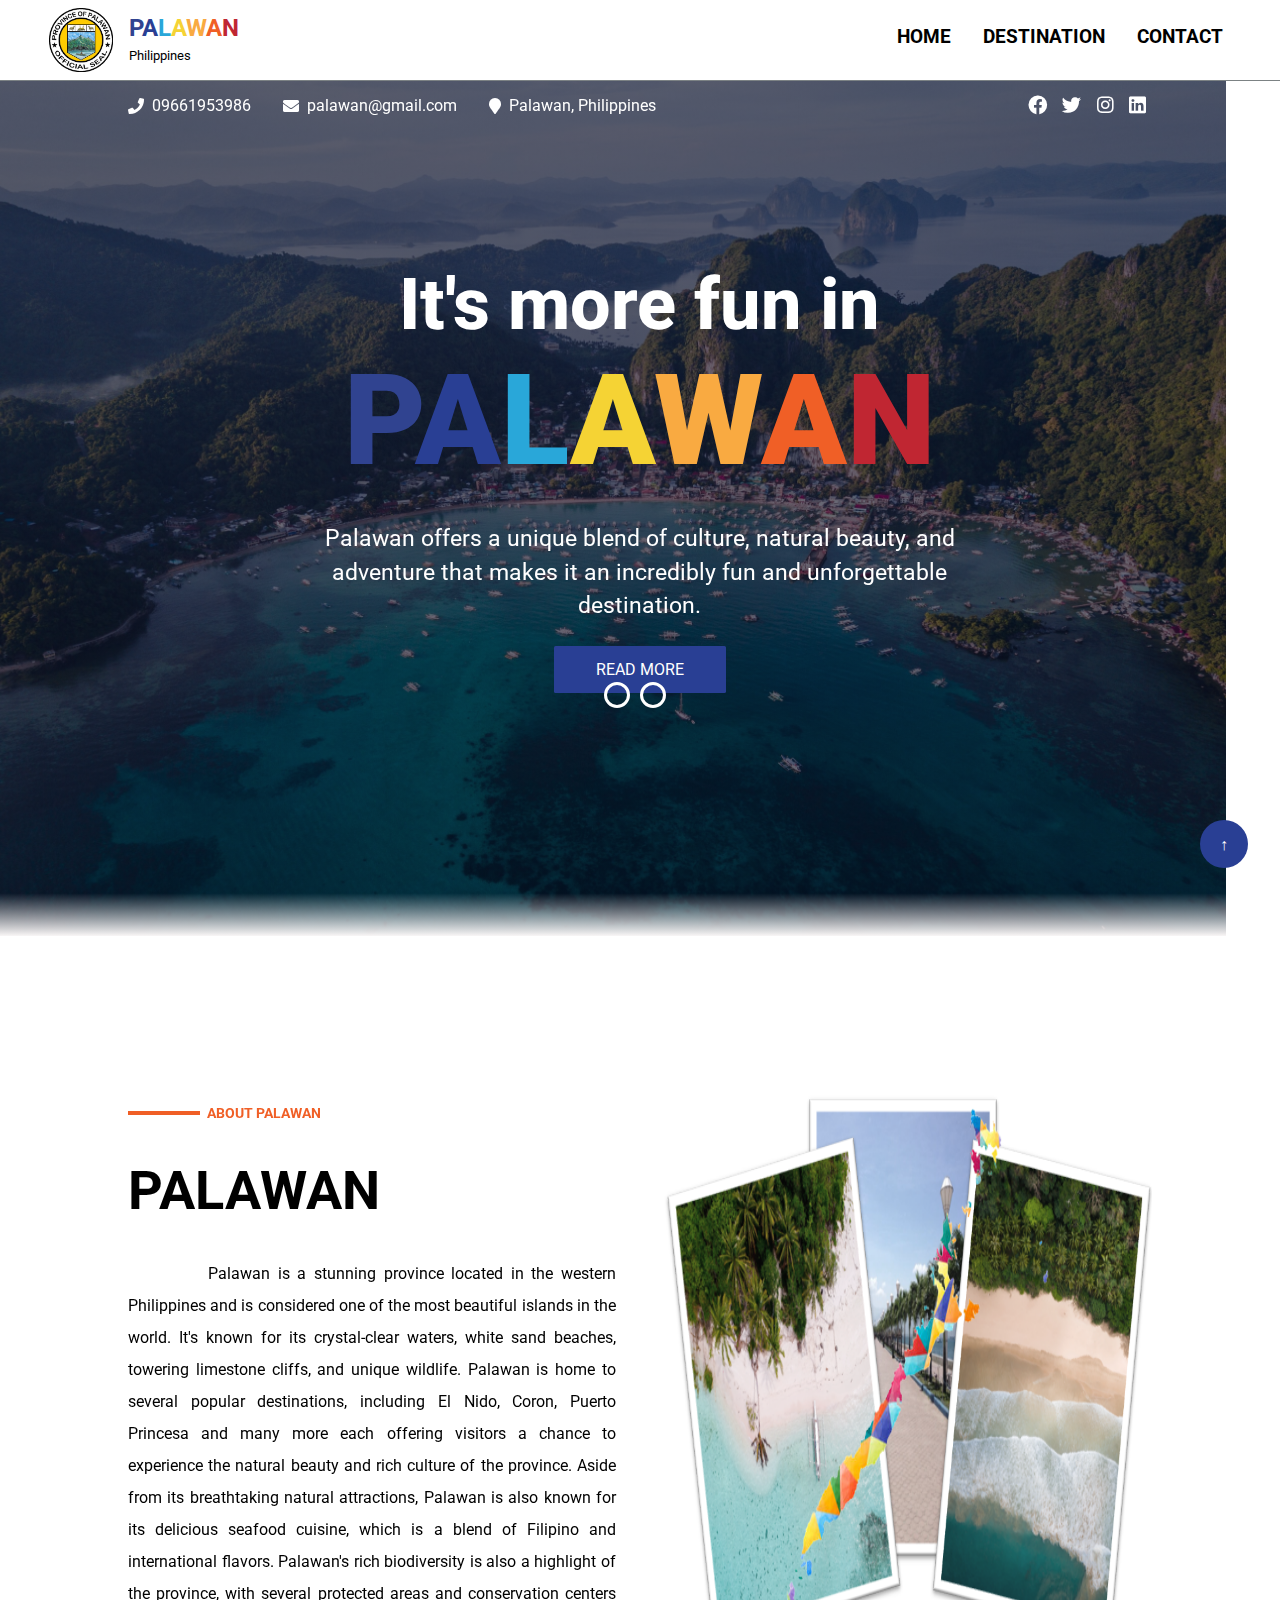
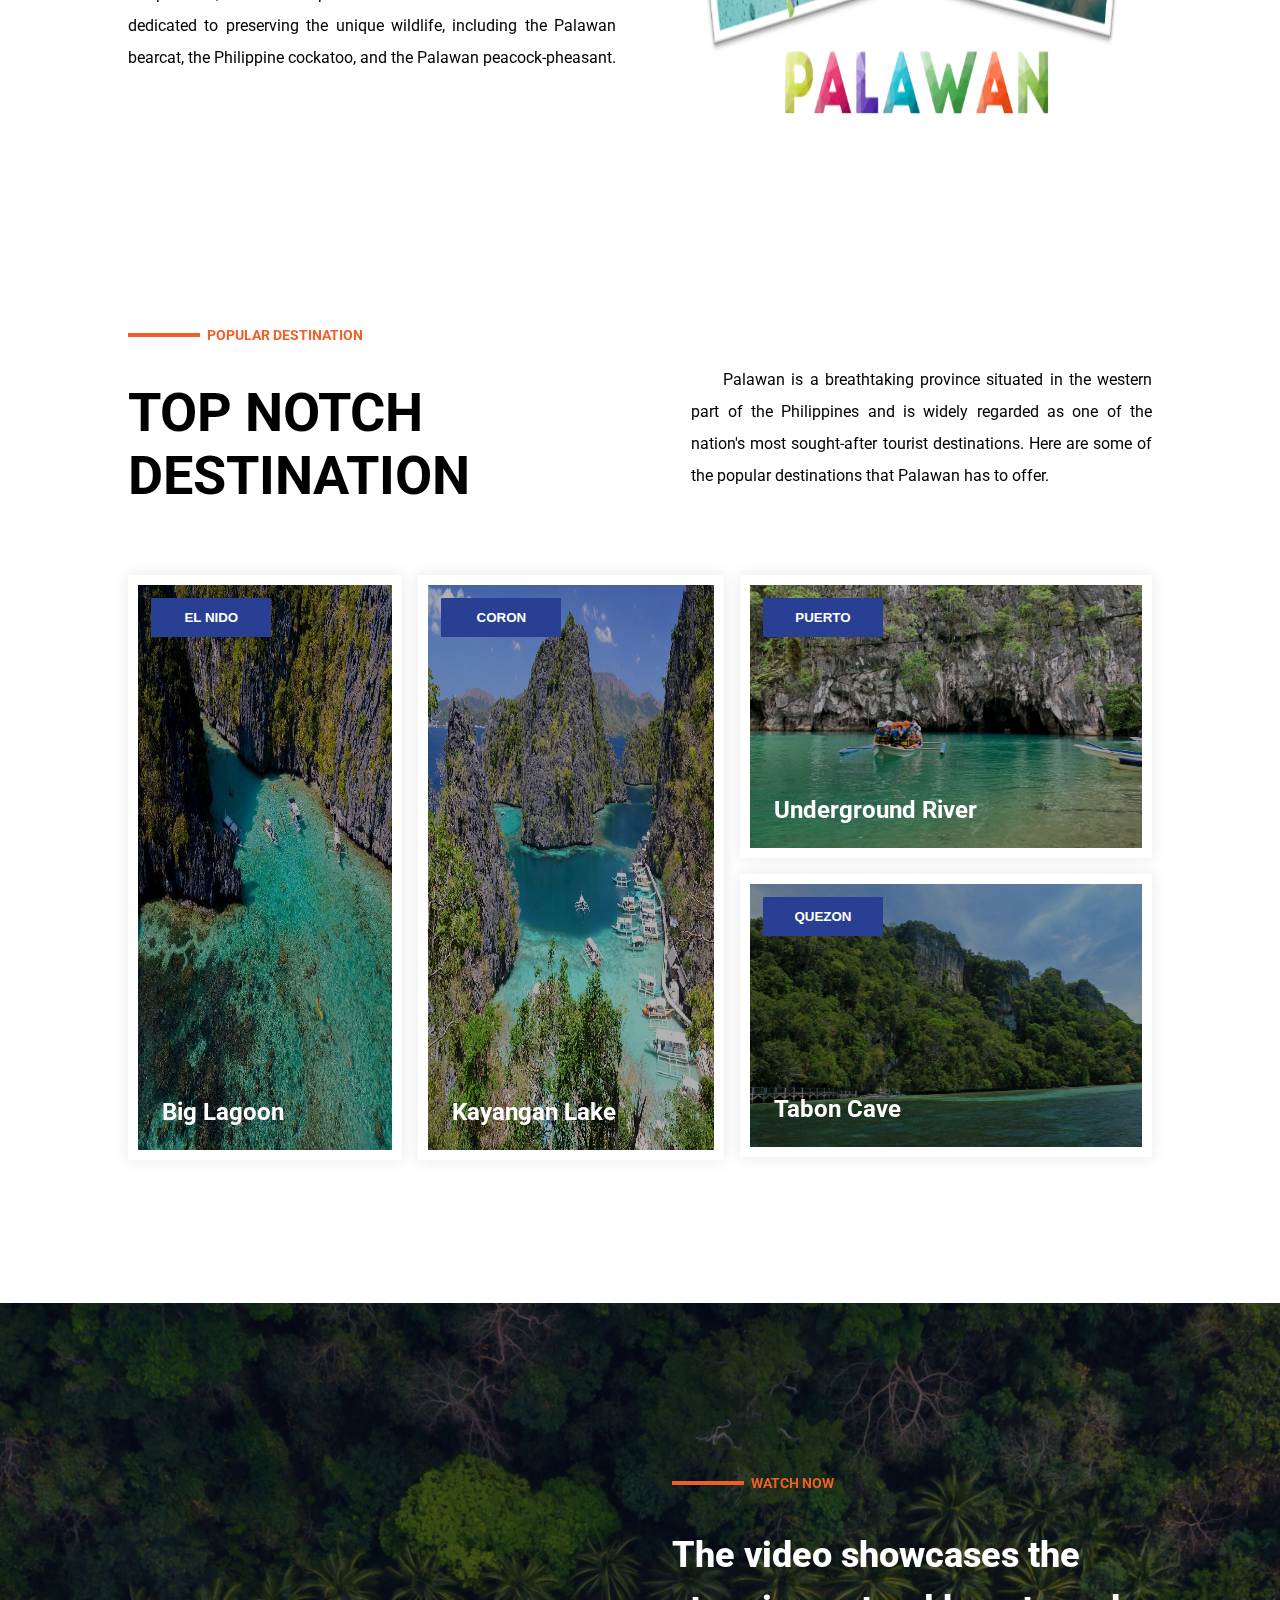
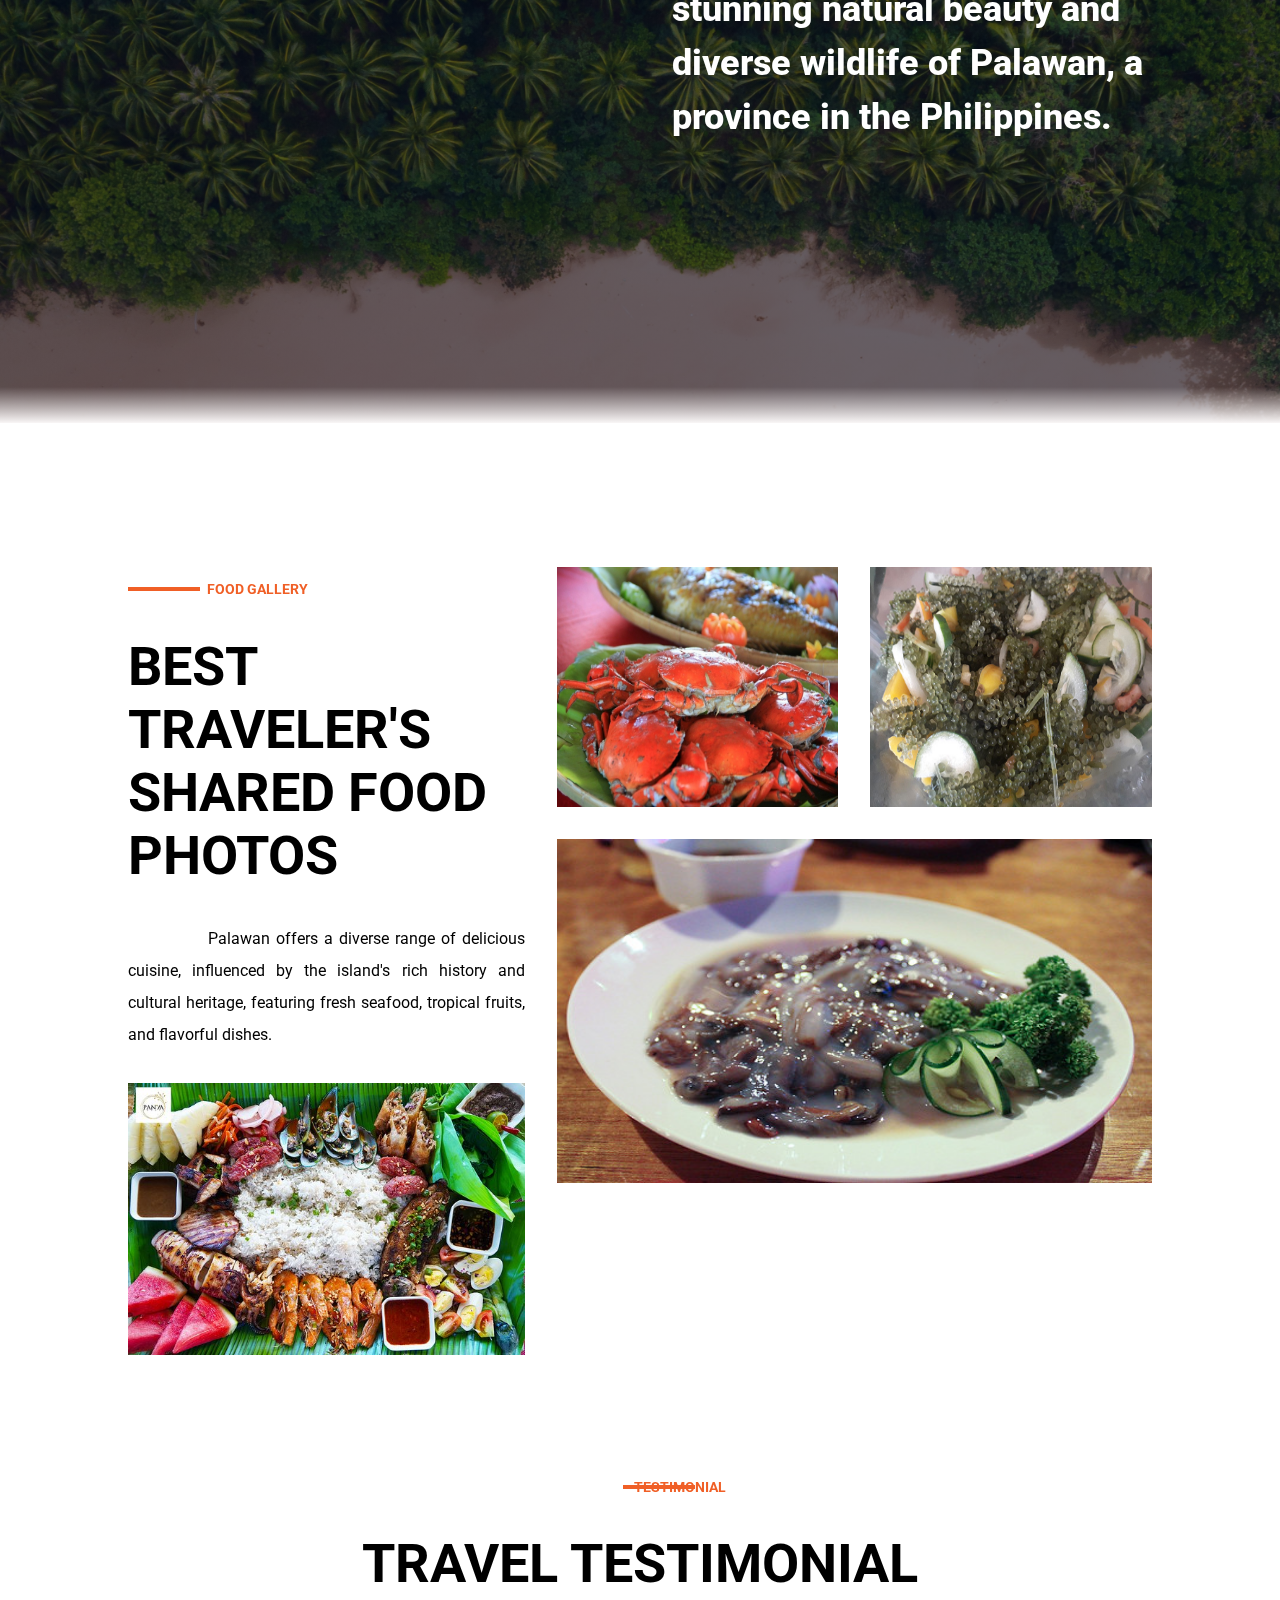
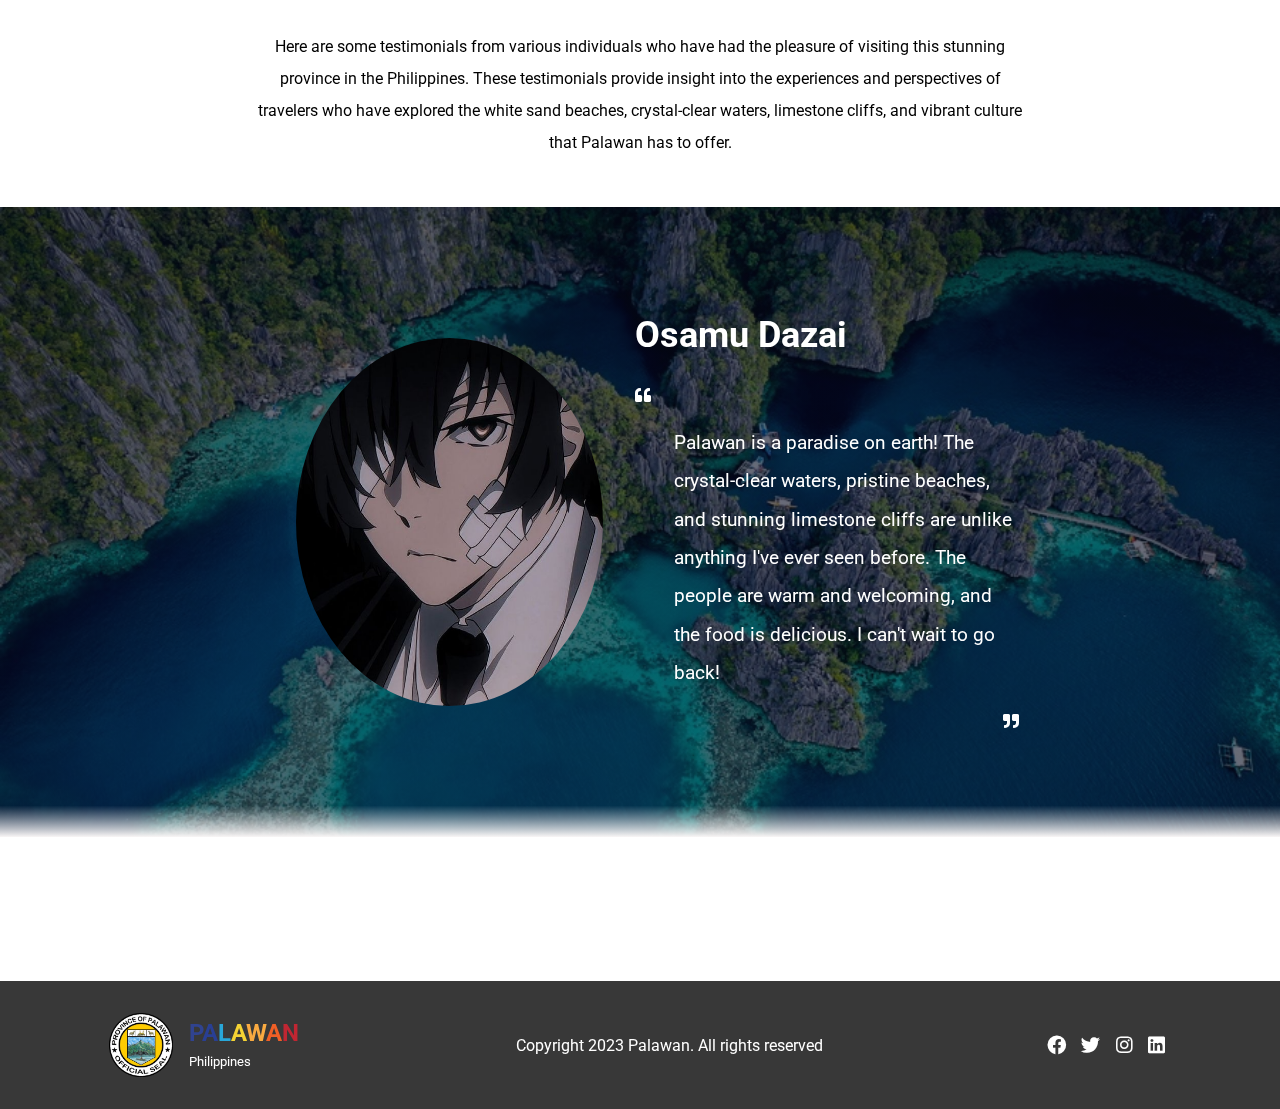
==== index.html @ ad448dfb "added midterm project" ====
<!DOCTYPE html>
<html lang="en">
<head>
    <meta charset="UTF-8">
    <meta http-equiv="X-UA-Compatible" content="IE=edge">
    <meta name="viewport" content="width=device-width, initial-scale=1.0">
    <link rel="stylesheet" href="./style.css">
    <link rel="stylesheet" href="https://use.fontawesome.com/releases/v5.0.7/css/all.css">
    <link rel="preconnect" href="https://fonts.gstatic.com" crossorigin>
    <link href="https://fonts.googleapis.com/css2?family=Roboto:wght@300;400;500;900&display=swap" rel="stylesheet">
    <link rel="icon" type="image/x-icon" href="./image/seal_palawan.png">
    <title>It's more fun in the Philippines</title>
</head>
<body id="back-to-top">
    <!-- <div class="bg-image">
    </div> -->
    <div class="top-header">
        <div class="logo">
            <div class="logo-icon">
                <a href="index.html"><img src="./image//seal_palawan.png" alt="palawan logo"></a>
            </div>
            <div class="logo-text">
                <a href="index.html">
                    <h2 class="palawan"><span>P</span><span>A</span><span>L</span><span>A</span><span>W</span><span>A</span><span>N</span></h2>
                </a>
                <small>Philippines</small>
            </div>
        </div>
        <ul>
            <li><a href="index.html">HOME</a></li>
            <li><a href="destination.html">DESTINATION</a></li>
            <li><a href="contact.html">CONTACT</a></li>
        </ul>
    </div>
    <div class="bottom-header">
        <div class="top-info">
            <a href="#">
                <div class="icons-info">
                    <i class="fa fa-phone"></i>
                    <p>09661953986</p>
                </div>
            </a>
            <a href="#">
                <div class="icons-info">
                    <i class="fa fa-envelope"></i>
                    <p>palawan@gmail.com</p>
                </div>
            </a>
            <div class="icons-info">
                <i class="fa fa-map-marker"></i>
                <p>Palawan, Philippines</p>
            </div>

        </div>
        <div class="social-accounts">
            <a href="#"><i class="fab fa-facebook"></i></a>
            <a href="#"><i class="fab fa-twitter"></i></a>
            <a href="#"><i class="fab fa-instagram"></i></a>
            <a href="#"><i class="fab fa-linkedin"></i></a>
        </div>
    </div>
    <a href="#back-to-top">
        <div class="jump-icon">
           <p>
               &#8593
           </p>
        </div>
    </a>
    <div class="container">
        <input type="radio" name="slide" id="c1" checked>
        <input type="radio" name="slide" id="c2">
        <div class="content1">
            <div class="title">
                <h1>It's more fun in</h1>
                    <h1 class="palawan">
                        <span>P</span><span>A</span><span>L</span><span>A</span><span>W</span><span>A</span><span>N</span>
                </h1>
            </div>
            <div class="title-description">
                <p>Palawan offers a unique blend of culture, natural beauty, and adventure that makes it an incredibly fun and unforgettable destination.</p>
            </div>
            <div class="btn">READ MORE</div>
        </div>
        <div class="content2">
            <div class="title">
                <h1>Explore every places in</h1>
                    <h1 class="palawan">
                        <span>P</span><span>A</span><span>L</span><span>A</span><span>W</span><span>A</span><span>N</span>
                </h1>
            </div>
            <div class="title-description">
                <p>Expolore the enchanting allure of Palawan, where every corner is a picturesque postcard waiting to be captured and cherished forever.</p>
            </div>
            <div class="btn">READ MORE</div>
        </div>
    </div>
    <div class="dots">
        <label for="c1"></label>
        <label for="c2"></label>
    </div>
    <div class="second-container">
        <div class="about-palawan">
            <div class="about-text-top">
                <div class="text-line">
                    <p>ABOUT PALAWAN</p>
                </div>
                <h1>PALAWAN</h1>
            </div>
            <div class="about-palawan-content">
                <p>
                    Palawan is a stunning province located in the western Philippines and is considered one of the most beautiful islands in the world. 
                    It's known for its crystal-clear waters, white sand beaches, towering limestone cliffs, and unique wildlife.
                    Palawan is home to several popular destinations, including El Nido, Coron, Puerto Princesa and many more
                    each offering visitors a chance to experience the natural beauty and rich culture of the province.
                    Aside from its breathtaking natural attractions, Palawan is also known for its delicious seafood cuisine, which is a blend of Filipino and international flavors.
                    Palawan's rich biodiversity is also a highlight of the province, with several protected areas and conservation centers dedicated to preserving the unique wildlife, 
                    including the Palawan bearcat, the Philippine cockatoo, and the Palawan peacock-pheasant.
                </p>
            </div>
        </div>
        <div class="about-palawan-img">
            <img src="./image/palawan-about.png" alt="">
        </div>
    </div>
    <div class="third-container">
        <div class="popular-destination">
            <div class="popular-text-top">
                <div class="popular-text-left">
                    <div class="text-line">
                        <p>POPULAR DESTINATION</p>
                    </div>
                    <h1>TOP NOTCH DESTINATION</h1>
                </div>
                <div class="popular-text-right">
                    Palawan is a breathtaking province situated in the western part of the Philippines and is 
                    widely regarded as one of the nation's most sought-after tourist destinations. 
                    Here are some of the popular destinations that Palawan has to offer.
                </div>
            </div>
            <div>
                <div class="popular-places">
                    <div class="popular-places-left">
                        <div class="palawan-place">
                            <div class="img-shadow"></div>
                            <div class="palawan-place-img">
                                <img src="./image/big-lagoon.png" alt="Big Lagoon">
                            </div>
                            <button class="btn">
                                EL NIDO
                            </button>
                            <p class="place">Big Lagoon</p>
                        </div>
                        <div class="palawan-place">
                            <div class="img-shadow"></div>
                            <div class="palawan-place-img">
                                <img src="./image/kayangan-lake.png" alt="Kayangan Lake">
                            </div>
                            <button class="btn">
                                CORON
                            </button>
                            <p class="place">Kayangan Lake</p>
                        </div>
                    </div>
                    <div class="popular-places-right">
                        <div class="palawan-place">
                            <div class="img-shadow"></div>
                            <div class="palawan-place-img">
                                <img src="./image/pic2.png" alt="underground River">
                            </div>
                            <button class="btn">
                                PUERTO
                            </button>
                            <p class="place">Underground River</p>
                        </div>
                        <div class="palawan-place">
                            <div class="img-shadow"></div>
                            <div class="palawan-place-img">
                                <img src="./image/tabon-cave.png" alt="">
                            </div>
                            <button class="btn">
                                QUEZON
                            </button>
                            <p class="place">Tabon Cave</p>
                        </div>
                    </div>
                </div>
            </div>
        </div>
    </div>
    <div class="forth-container">
        <div class="forth-container-background"></div>
        <div class="forth-container-content">
            <div class="forth-content-left">
                <iframe width="600" height="400" src="https://www.youtube.com/embed/bmHrdsNvsYY" 
                title="Palawan" frameborder="0" allow="accelerometer; autoplay; clipboard-write; encrypted-media; gyroscope; picture-in-picture" allowfullscreen>
                </iframe>
            </div>
            <div class="forth-content-right">
                <div class="text-line">
                    <p>WATCH NOW</p>
                </div>
                <div class="forth-right-content">
                    <p>
                        The video showcases the stunning natural beauty and diverse wildlife of Palawan, 
                        a province in the Philippines.
                    </p>
                </div>
            </div>
        </div>
    </div>
    <div class="fifth-container">
        <div class="fifth-container-content">
            <div class="fifth-content-left">
                <div class="fifth-container-top ">
                    <div class="text-line">
                        <p>FOOD GALLERY</p>
                    </div>
                    <h1>BEST TRAVELER'S SHARED FOOD PHOTOS</h1>
                </div>
                <div class="fifth-left-content">
                    <p>Palawan offers a diverse range of delicious cuisine, influenced by the island's rich history and cultural heritage, 
                        featuring fresh seafood, tropical fruits, and flavorful dishes.
                    </p>
                </div>
                <div class="fifth-left-image">
                    <img src="./image/palawan-food1.png" alt="food">
                </div>
            </div>
            <div class="fifth-content-right">
                <div class="fifth-right-top-image">
                    <div class="fifth-top-image">
                        <img src="./image/palawan-food12.png" alt="crab">
                    </div>
                    <div class="fifth-top-image">
                        <img src="./image/palawan-food3.png" alt="sea weed">
                    </div>
                </div>
                <div class="fifth-right-image">
                    <img src="./image/palawan-food4.png" alt="tamilok">
                </div>
            </div>
        </div>
    </div>
    <div class="testimonial">
        <div class="text-line">
            <p>TESTIMONIAL</p>
        </div>
        <h1>
            TRAVEL TESTIMONIAL
        </h1>
        <div class="testimonial-description">
            <p>Here are some testimonials from various individuals who have had the pleasure of visiting this stunning province in the Philippines. 
                These testimonials provide insight into the experiences and perspectives of travelers who have explored the white sand beaches, 
                crystal-clear waters, limestone cliffs, and vibrant culture that Palawan has to offer.
            </p>
            </div>
    </div>
    <div class="sixth-container">
        <div class="sixth-container-background"></div>
        <figure>
            <div class="sixth-container-content">
                <div class="sixth-content">
                    <div class="sixth-content-left">
                        <div class="sixth-content-left-img">
                            <img src="./image/dazai.png" alt="John Doe">
                        </div>
                    </div>
                    <div class="sixth-content-right">
                        <h2>Osamu Dazai</h2>
                        <i class="fa fa-quote-left"></i>
                        <p>
                            Palawan is a paradise on earth! The crystal-clear waters, pristine beaches, and stunning limestone cliffs are unlike anything I've ever seen before. 
                            The people are warm and welcoming, and the food is delicious. I can't wait to go back!
                        </p>
                        <div class="quote-right">
                            <i class="fa fa-quote-right"></i>
                        </div>
                    </div>
                </div>
            </div>
            <div class="sixth-container-content">
                <div class="sixth-content">
                    <div class="sixth-content-left">
                        <div class="sixth-content-left-img">
                            <img src="./image/luffy1.png" alt="John Doe">
                        </div>
                    </div>
                    <div class="sixth-content-right">
                        <h2>Monkey D. Luffy</h2>
                        <i class="fa fa-quote-left"></i>
                        <p>
                            Traveling in Palawan was a dream come true. 
                            The natural beauty of the islands and the marine life is simply breathtaking. 
                            I enjoyed trying out the local cuisine and learning about the traditions and history of the region. 
                            It was an experience that I will always cherish.
                        </p>
                        <div class="quote-right">
                            <i class="fa fa-quote-right"></i>
                        </div>
                    </div>
                </div>
            </div>
            <div class="sixth-container-content">
                <div class="sixth-content">
                    <div class="sixth-content-left">
                        <div class="sixth-content-left-img">
                            <img src="./image/anya.png" alt="John Doe">
                        </div>
                    </div>
                    <div class="sixth-content-right">
                        <h2>Anya Forger</h2>
                        <i class="fa fa-quote-left"></i>
                        <p>
                            Palawan is a hidden gem in the Philippines. 
                            The beauty of the islands is unmatched, and the waters are so clear that you can see the fish swimming beneath you. 
                            The beaches are clean, and the sand is so fine that it feels like powder. 
                            I highly recommend visiting Palawan!
                        </p>
                        <div class="quote-right">
                            <i class="fa fa-quote-right"></i>
                        </div>
                    </div>
                </div>
            </div>
            <div class="sixth-container-content">
                <div class="sixth-content">
                    <div class="sixth-content-left">
                        <div class="sixth-content-left-img">
                            <img src="./image/hinata.png" alt="John Doe">
                        </div>
                    </div>
                    <div class="sixth-content-right">
                        <h2>Hinata Shoyo</h2>
                        <i class="fa fa-quote-left"></i>
                        <p>
                            Palawan is the perfect destination for adventure seekers. 
                            The island hopping tours, scuba diving, and hiking are just some of the activities that you can do here. 
                            The landscape is so diverse, from the jagged limestone cliffs to the lush forests. 
                            I left Palawan feeling energized and rejuvenated
                        </p>
                        <div class="quote-right">
                            <i class="fa fa-quote-right"></i>
                        </div>
                    </div>
                </div>
            </div>
            <div class="sixth-container-content">
                <div class="sixth-content">
                    <div class="sixth-content-left">
                        <div class="sixth-content-left-img">
                            <img src="./image/dazai.png" alt="John Doe">
                        </div>
                    </div>
                    <div class="sixth-content-right">
                        <h2>Osamu Dazai</h2>
                        <i class="fa fa-quote-left"></i>
                        <p>
                            Palawan is a paradise on earth! The crystal-clear waters, pristine beaches, and stunning limestone cliffs are unlike anything I've ever seen before. 
                            The people are warm and welcoming, and the food is delicious. I can't wait to go back!
                        </p>
                        <div class="quote-right">
                            <i class="fa fa-quote-right"></i>
                        </div>
                    </div>
                </div>
            </div>
        </figure>
    </div>
    <footer>
        <div class="footer-left">
            <div class="logo">
                <div class="logo-icon">
                    <a href="index.html"><img src="./image//seal_palawan.png" alt="palawan logo"></a>
                </div>
                <div class="logo-text">
                    <a href="index.html">
                        <h2 class="palawan"><span>P</span><span>A</span><span>L</span><span>A</span><span>W</span><span>A</span><span>N</span></h2>
                    </a>
                    <small>Philippines</small>
                </div>
            </div>

        </div>
        <div class="footer-center">
           <p>Copyright 2023 Palawan. All rights reserved</p>
        </div>
        <div class="footer-right">
            <div class="social-accounts">
                <a href="#"><i class="fab fa-facebook"></i></a>
                <a href="#"><i class="fab fa-twitter"></i></a>
                <a href="#"><i class="fab fa-instagram"></i></a>
                <a href="#"><i class="fab fa-linkedin"></i></a>
            </div>
        </div>
    </footer>

</body>
</html>
---- style.css ----
html{
    scroll-behavior: smooth;
}

body{
    margin: 0;
    padding: 0;
    box-sizing: border-box;
    font-family: 'Roboto', sans-serif;
    color: black;
    position: relative;
    overflow-x: hidden;
}

a{
    text-decoration: none;
    color: white;
}

.top-header {
    width: 100%;
    height: 5em;
    display: flex;
    align-items: center;
    justify-content: space-around;
    gap: 32em;
    position: fixed;
    z-index: 999;
    /* background: linear-gradient(rgba(4,9,30,0.4),rgba(4,9,30,0.8)); */
    border-bottom: 1px solid rgb(124, 130, 132);
    background-color: white;
    color: black;
}

.top-header ul{
    list-style: none;
    display: flex;
    gap: 1em;
}

.top-header ul li{
    margin: 0 .5em;
}

.top-header ul li a{
    font-size: 1.2rem;
    font-weight: bolder;
    color: black;
}

.top-header ul li a::after{
    content: '';
    width: 0;
    height: 4px;
    background-color: rgb(240, 95, 38);
    margin: auto;
    display: block;
    transition: 0.25s;
    margin-top: 3px;
}

.top-header ul li a:hover{
    color:rgba(0, 0, 0, 0.6);
}

.top-header ul li a:hover::after{
    width: 100%;
}

.logo{
    display: flex;
    align-items: center;
    gap: 1em;
}

.logo-text{
    line-height: .5em;
    margin-bottom: 1em;
}

.logo-icon{
    width: 4em;
    height:4em;
}

.logo-icon img{
    width: 100%;
    height: 100%;
}

.bottom-header{
    width: 80%;
    margin: 0 auto;  
    display: flex;
    align-items: center;
    justify-content: space-between;
    padding-top: 5em;
    color: white;
    position: relative;
    z-index: 2;
}

.top-info{
    display: flex;
    gap: 2em;
}

.icons-info{
    display: flex;
    align-items: center;
    gap: .5em;
    transition: 0.5s;
}

.social-accounts i{
    margin: 0 .3em;
    font-size: 1.2em;
    transition: 0.5s;
}

.bottom-header a:hover,
.social-accounts i:hover{
    color:rgba(241, 239, 238,0.7);
}

.jump-icon{
    width: 3em;
    height: 3em;
    background-color: #293F94;
    position: fixed;
    bottom: 2em;
    right: 2em;
    border-radius: 50%;
    display: flex;
    justify-content: center;
    align-items: center;
    z-index: 5;
    transition: 1s;
}


.jump-icon:hover{
    background-color: rgb(240, 95, 38);
}

.container {
    width: 80%;
    height: 80vh;
    margin: 0 auto;
    display: flex;
    justify-content: center;
    align-items: center;
    position: relative;
    color: white;
}

.content1, .content2{
    width: 70%;
    text-align: center;
    transition: 1s;
    position: absolute;
    margin-bottom: 3em;

}

.content1::before,
.content2::before{
    content: '';
    width: 100vw;
    height: 95vh;
    position: absolute;
    top: -10em;
    left: -21em;
    z-index: -1;

}

.content1::before{
    background: linear-gradient(to bottom, rgba(4,9,30,0.6) 95%, rgb(249, 246, 246) 100%), url('./image/bg.png') no-repeat center;
    background-size: cover;
}

.content2::before{
    background: linear-gradient(to bottom, rgba(4,9,30,0.6) 95%, rgb(249, 246, 246) 100%), url('./image/pic1.png') no-repeat center;
    background-size: cover;
}



.btn{
    margin: 0 auto;
    background-color: #293F94;
    padding: .9em;
    border-radius: .1em;
    cursor: pointer;
    width: 9em;
    transition: 0.5s;
    color: white;
    position: relative;
    z-index: 2;
}

.btn:hover{
    background-color: rgb(240, 95, 38);
}

.title{
    width: 100%;
    text-align: center;
    line-height: 2em;
}

.title h1{
    font-size: 8vmin;
    font-weight: 800;
    /* margin-top: 0; */
}

.title .palawan{
    font-weight: 900;
    font-size: 14vmin;
    /* text-shadow: 0px 0px 50px black; */
    /* text-indent: 1em; */
}

.palawan span:nth-child(1){
    color: #304390;
}
.palawan  span:nth-child(2){
    color: #293F94;
}

.palawan  span:nth-child(3){
    color: #29A7D9;
}

.palawan  span:nth-child(4){
    color: #F5D334;
}

.palawan  span:nth-child(5){
    color: #F9AA41;
}

.palawan  span:nth-child(6){
    color: #F05F26;
}

.palawan  span:nth-child(7){
    color: #C02632;
}

.title-description{
    font-size: 2.5vmin;
    line-height: 1.5em;
}

.container input[type="radio"]{
    display: none;
}

.dots {
    display: flex;
    justify-content: center;
    margin: 5px;
    position: absolute;
    top: 42em;
    right: 50%;
    transform: translateX(50%);
    z-index: 3;
}

.dots label {
    height: 20px;
    width: 20px;
    border-radius: 50%;
    border: 3px solid white;
    cursor: pointer;
    transform: 0.15s ease;
    margin: 5px;
}

.dots label:hover{
    background-color: rgb(240, 95, 38);
}

#c1:checked ~ .content2 {
    opacity: 0;
}

#c1:checked ~ .content1 {
    opacity: 1;
}

#c2:checked ~ .content1 {
    opacity: 0;
}

#c2:checked ~ .content2 {
    opacity: 1;
}

/* Second Container */
.second-container{
    width: 80%;
    margin: 0 auto;
    margin-top: 15em;
    display: flex;
    gap: 3em;
}

.about-palawan{
    width: 50%;
}

.about-text-top h1{
    font-size: 6vmin;
    font-weight: bolder;
}

.about-palawan-content {
    text-align: justify;
    text-indent: 5em;
    line-height: 2em;
}

.text-line{
    font-size: .9em;
    position: relative;
    color:rgb(240, 95, 38);
    font-weight: bold;
    padding-left: .5em;
}

.text-line p{
    text-indent: 5em;
}

.text-line::before{
    content: '';
    width: 5em;
    height: .3em;
    background-color: rgb(240, 95, 38);
    display: block;
    position: absolute;
    bottom: .5em;
    left: 0;
}

.about-palawan-img{
    width: 50%;
    height: 70vh;
    text-align: center;
}

.about-palawan-img img{
    width: 100%;
    height: 100%;
}

/* Third Container */

.third-container{
    height: 110vh;
    width: 80%;
    margin: 0 auto;
    margin-top: 12em;
}

.popular-destination{
    width: 100%;
}

.popular-text-top{
    width: 100%;
    display: flex;
    align-items: center;
    justify-content: space-between;
    margin-bottom: 2em;
}

.popular-text-left{
    width: 50%;
}


.popular-text-left h1{
    font-size: 6vmin;
    font-weight: bolder;
}

.popular-text-right{
    width: 45%;
    text-align: justify;
    text-indent: 2em;
    line-height: 2em;
}

.popular-places{
    width: 100%;
    height: 65vh;
    display: flex;
    gap: 1em;
}

.popular-places-left{
    width: 65%;
    display: flex;
    gap: 1em;
}

.palawan-place{
    position: relative;
    transition: .5s;
    border: 10px solid white;
    box-shadow: 0 0 15px rgba(36, 34, 34,0.1);
}

.img-shadow{
    position: absolute;
    width: 100%;
    height: 100%;
    background-color: black;
    opacity: 0.3;
    z-index: 2;
}

.palawan-place-img{
    width: 100%;
    height: 100%;

}

.palawan-place-img img{
    width: 100%;
    height: 100%;
}

.palawan-place:hover{
    transform: scale(1.01);
}

.palawan-place button{
    position: absolute;
    top: 1em;
    left: 1em;
    font-weight: bolder;
    border: none;
    z-index: 3;
}

.palawan-place p{
    position: absolute;
    bottom: 0em;
    left: 1em;
    color: white;
    font-weight: bold;
    font-size: 1.5rem;
    z-index: 3;
}

.popular-places-right{
    width: 45%;
    display: flex;
    flex-direction: column;
    gap: 1em;
}

.popular-places-right .palawan-place{
    height: 45%;
}

/* forth container */

.forth-container{
    width: 100%;
    height: 80vh; /* set the height of the container */
    position: relative;
    overflow: hidden;
    margin-bottom: 9em;
    display: flex;
    align-items: center;
  }
  
.forth-container-background {
    background: linear-gradient(to bottom, rgba(4,9,30,0.6) 95%, rgb(249, 246, 246) 100%), url('./image/pic3.png');
    background-size: cover;
    position: absolute;
    top: 0;
    left: 0;
    width: 100%;
    height: 100%;
    z-index: -1;
    /* add the following styles to create the parallax effect */
    transform: translate3d(0, 0, 0);
  }
  
.forth-container-content {
    position: relative;
    z-index: 1;
    width: 80%;
    margin:0 auto;
    display: flex;
    gap: 2em;
  }

.forth-content-left{
    width: 50%;
}

.forth-content-right{
    width: 50%;
    height: 20em;
}

.forth-right-content{
    font-size: 4vmin;
    color: white;
    font-weight: 800;
    line-height: 1.5em;
}

/* fifth container */

.fifth-container{
    width: 80%;
    height: 80vh;
    margin: 0 auto;
    margin-bottom: 9em;
}

.fifth-container-top h1{
    font-size: 6vmin;
}

.fifth-container-content{
    width: 100%;
    display: flex;
    gap: 2em;
}

.fifth-content-left{
    width: 40%;
}

.fifth-left-content{
    line-height: 2em;
    text-align: justify;
    text-indent: 5em;
}

.fifth-left-image{
    width: 100%;
    height: 17em;
    margin-top: 2em;
}

.fifth-left-image img{
    width: 100%;
    height: 100%;
}

.fifth-content-right{
    width: 60%;
}

.fifth-right-top-image{
    width: 100%;
    display: flex;
    gap: 2em;
}

.fifth-top-image{
    width: 50%;
    height: 15em;
    margin-bottom: 2em;
}


.fifth-right-image{
    width: 100%;
    height: 21.5em;
}


.fifth-top-image img,
.fifth-right-image img{
    width: 100%;
    height: 100%;
}

/* Sixth Container */

.sixth-container{
    width: 100%;
    height: 70vh; 
    position: relative;
    margin-bottom: 9em;
    display: flex;  
    align-items: center;
    color: white;
    /* overflow: hidden; */
}

.testimonial{
    width: 60%;
    margin: 0 auto;
    text-align: center;
    margin-top: 12em;
}

.testimonial h1{
    font-size: 6vmin;
}

.testimonial .text-line::before{
    left: 25.5em;
}

.testimonial .testimonial-description{
    line-height: 2em;
    margin-bottom: 3em;
}

.sixth-container figure {
    position: absolute;
    width: 500%; 
    display: flex;
    align-items: center;
    left: 0;
    animation:  20s slider infinite; 
}
  
.sixth-container-background {
    background: linear-gradient(to bottom, rgba(4,9,30,0.6) 95%, rgb(249, 246, 246) 100%), url('./image/coron1.png');
    background-size: cover;
    position: absolute;
    top: 0;
    left: 0;
    width: 100%;
    height: 100%;
    z-index: -1;
}

.sixth-container-content{
    width:100%;
}

.sixth-content{
    width: 60%;
    margin: 0 auto;
    display: flex;
    gap: 2em;
}

.sixth-content-left{
    width: 40%;
    display: flex;
    justify-content: center;
    align-items: center;
}

.sixth-content-left-img{
    width: 100%;
    height: 23em;
}

.sixth-content-left-img img{
    width: 100%;
    height: 100%;
    border-radius: 50%;
}

.sixth-content-right{
    width: 50%;
}

.sixth-content-right h2{
    font-size: 4vmin;
    margin-top: 0;
}


.sixth-content-right p{
    margin-left: 2em;
    line-height: 2em;
    font-size: 1.2rem;
}
.sixth-content-right .quote-right{
    width: 100%;
    text-align: right;
}

footer{
    width: 100%;
    height: 8em;
    background-color: rgb(56, 56, 56);
    display: flex;
    align-items: center;
    justify-content: space-around;
    color: white;
    margin-top: 9em;
}

  
/* animations */
@keyframes slider {
    0% {
      left: 0;
    }
    20% { /* changed from 33.33% to 20% */
      left: 0;
    }
    25% { /* changed from 33.33% to 20% */
      left: -100%;
    }
  
    45% { /* changed from 66.66% to 45% */
      left: -100%;
    }
  
    50% { /* changed from 66.66% to 45% */
      left: -200%;
    }
    
    70% { 
      left: -200%;
    }
  
    75% { 
      left: -300%;
    }
  
    95%{
      left: -300%;
    }
  
    100% { /* changed from 200% to 100% */
      left: -400%;
    }
  }
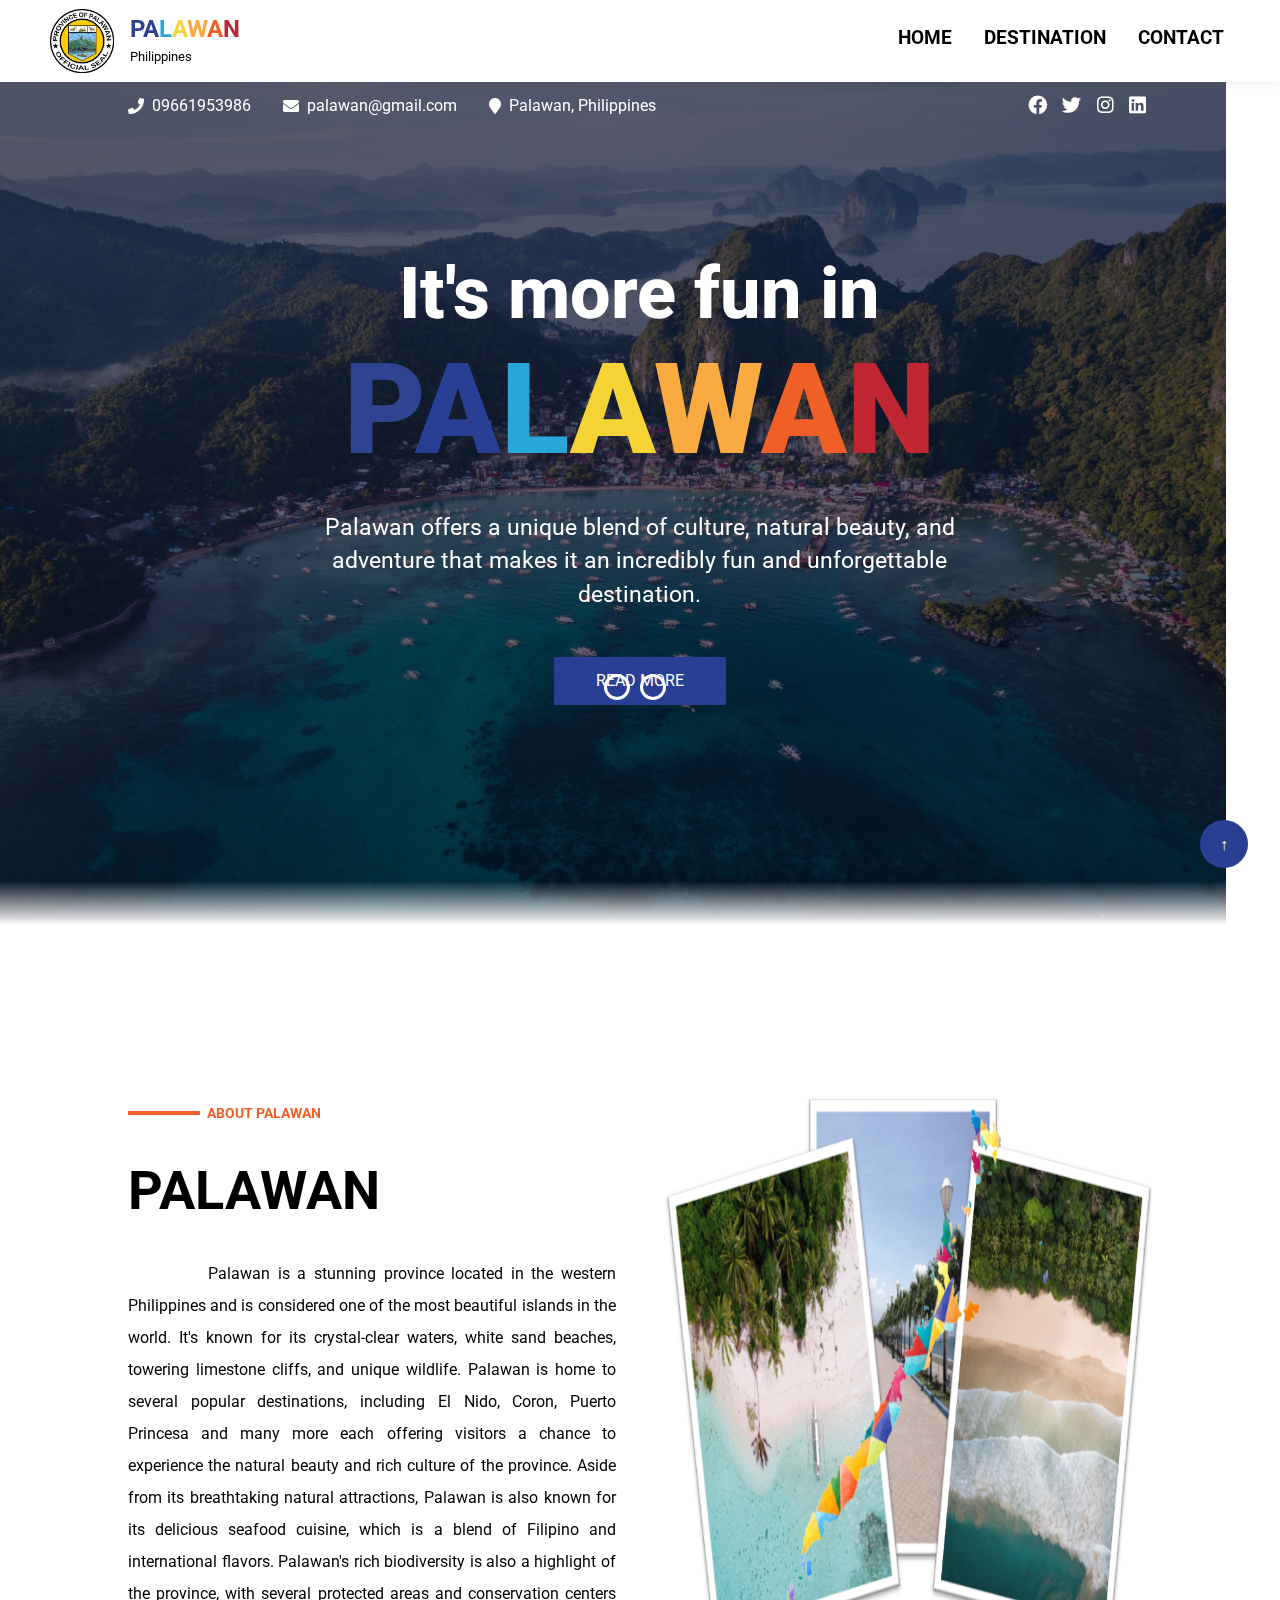
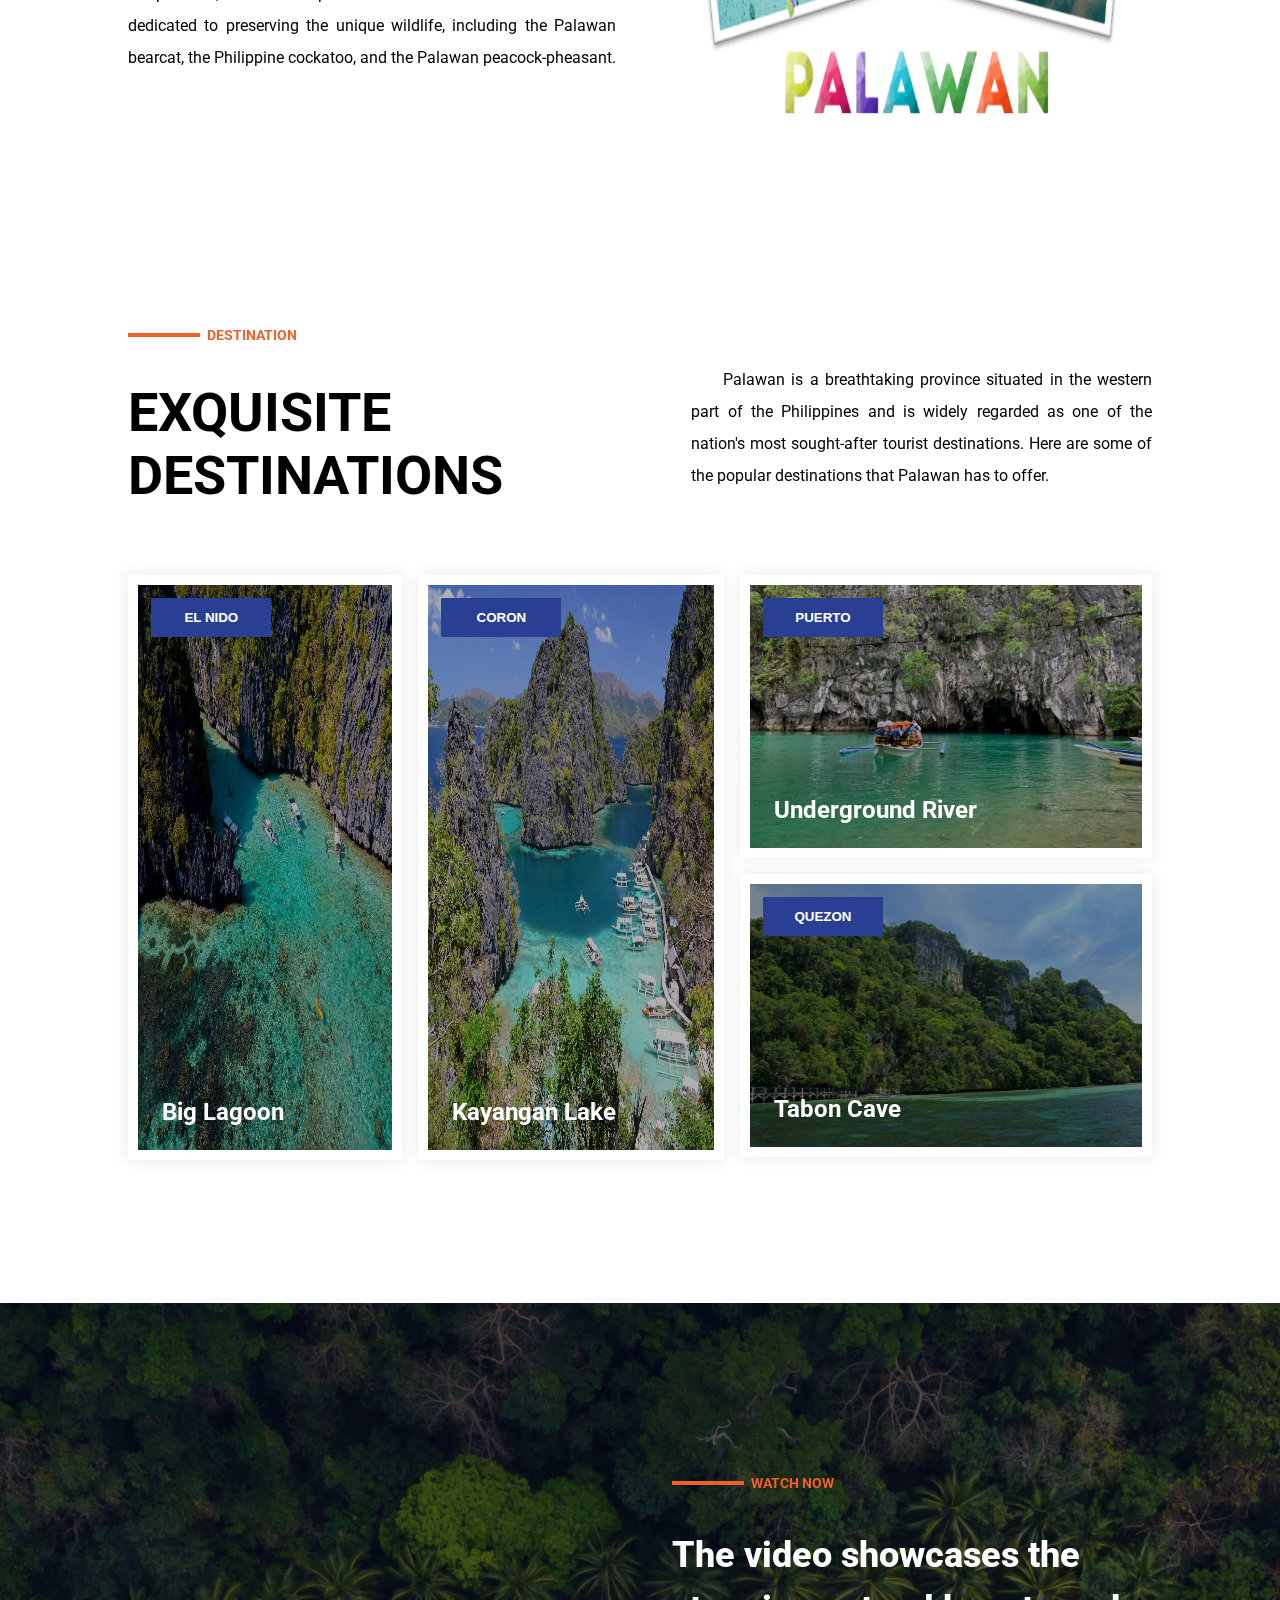
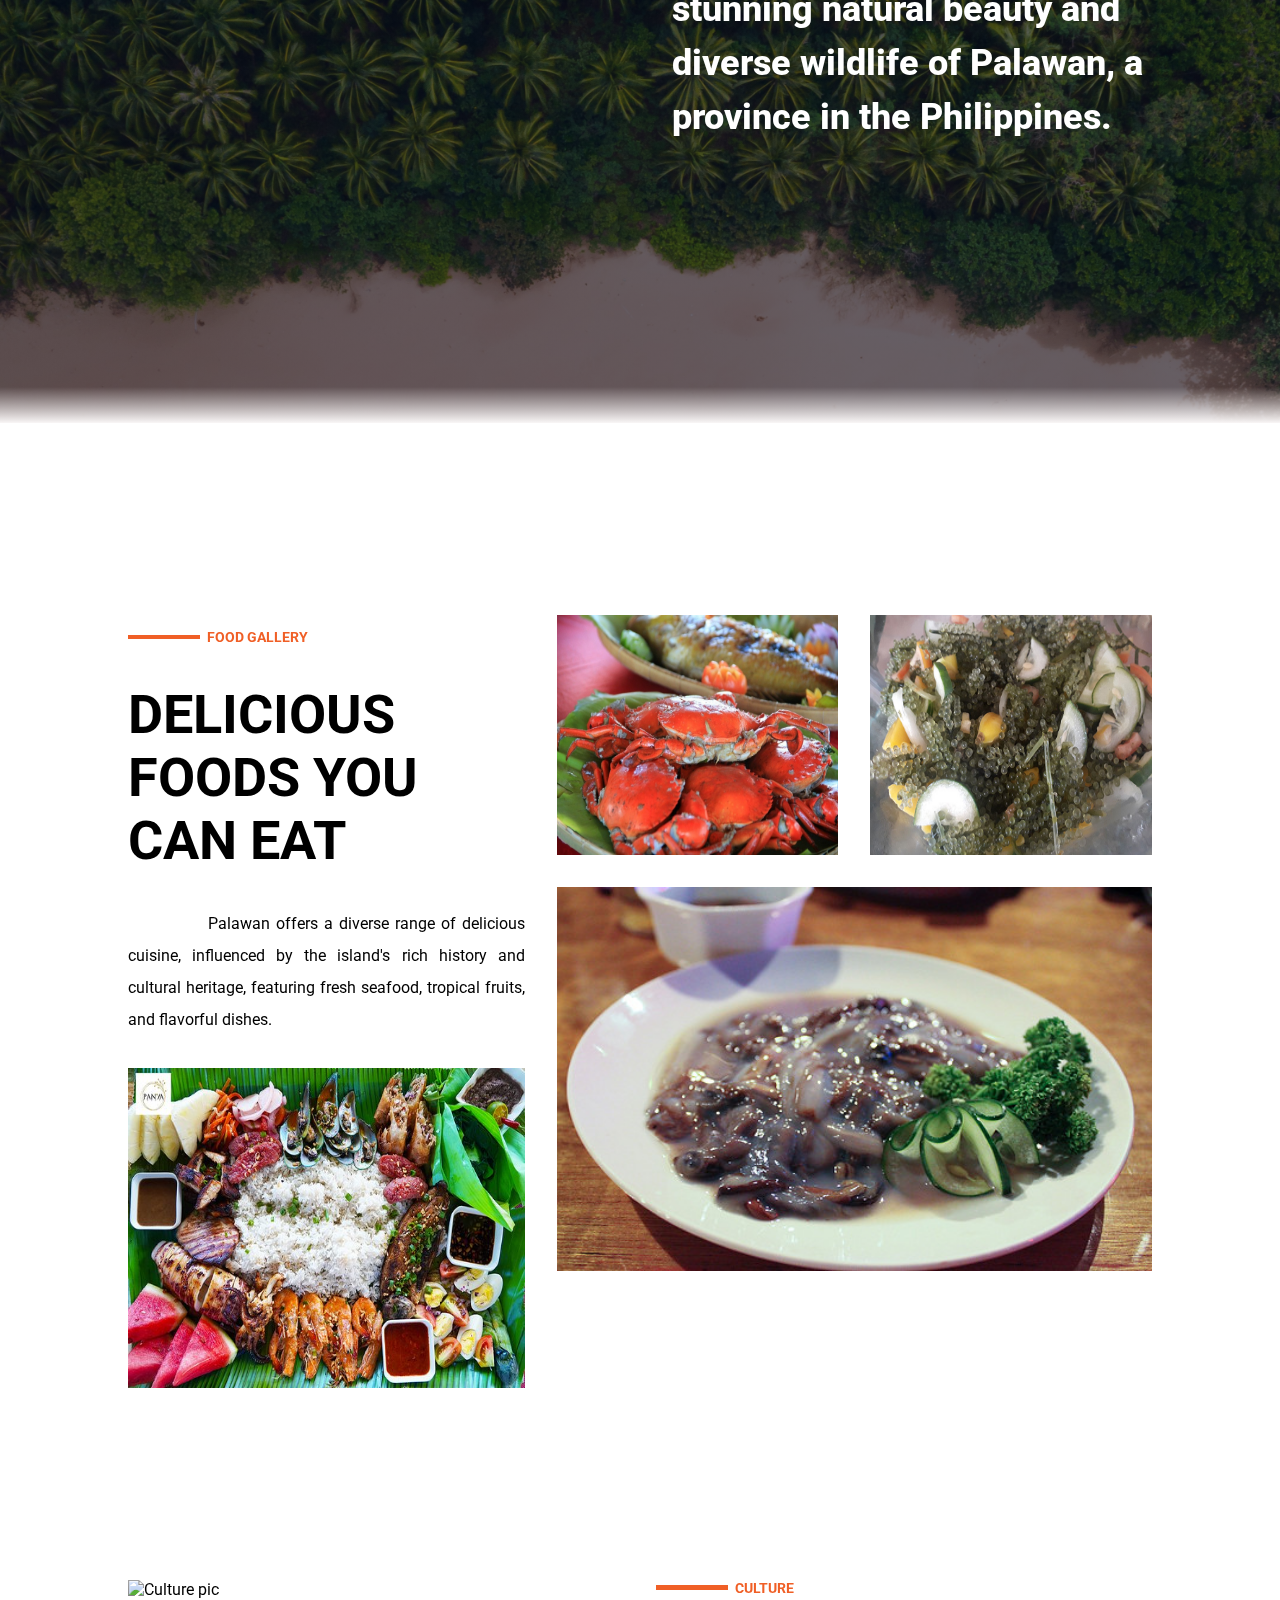
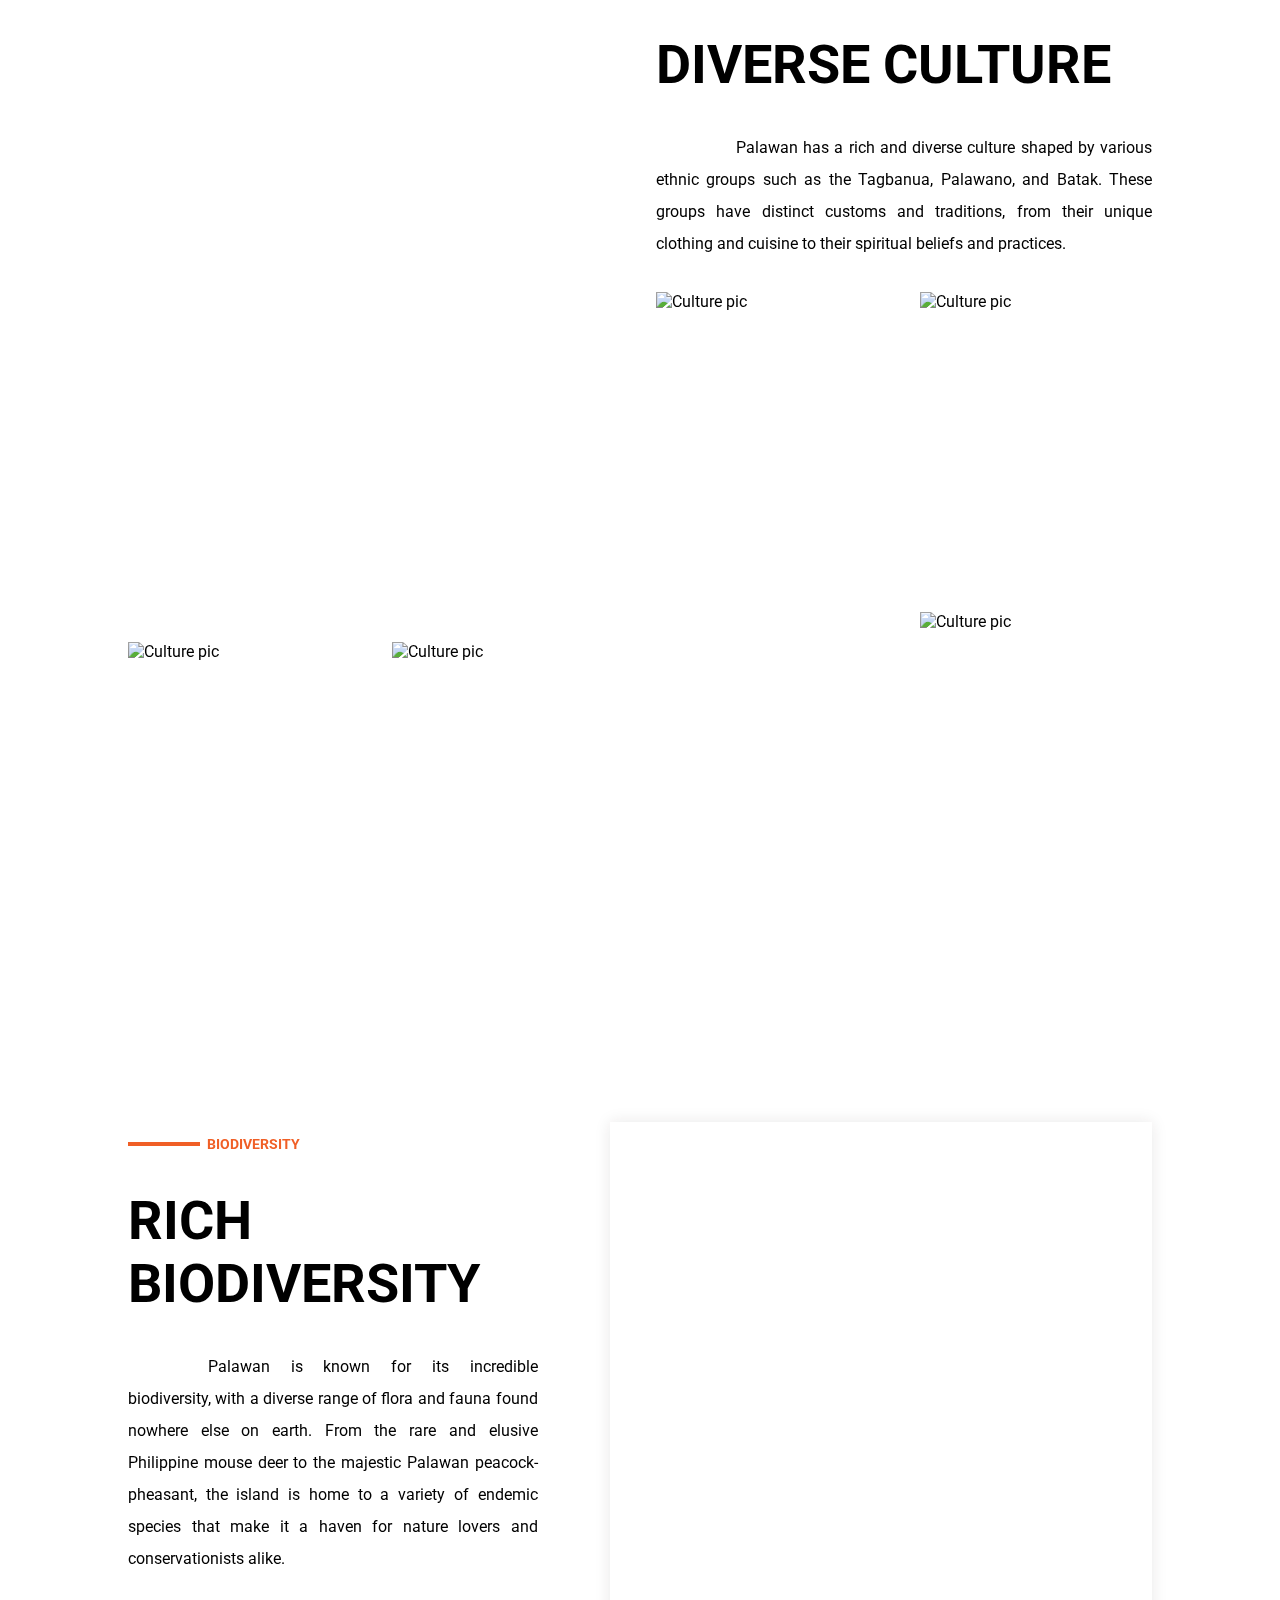
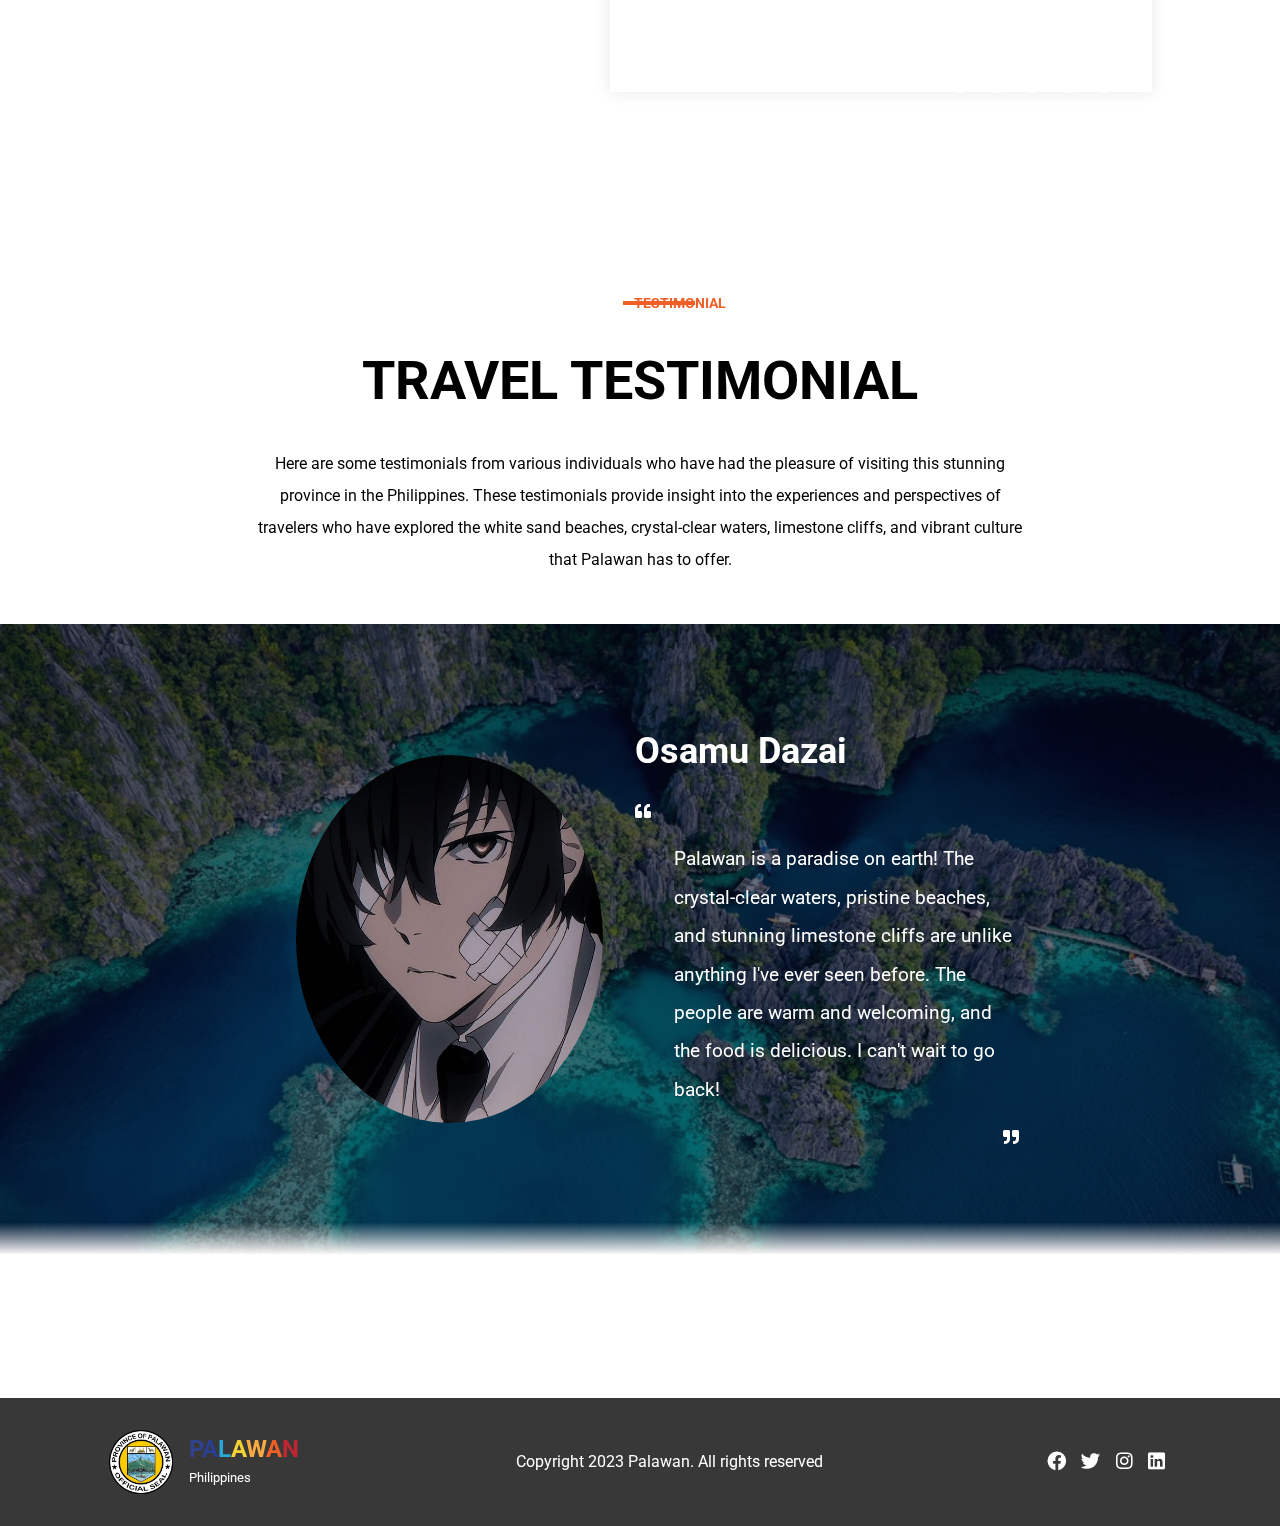
==== commit bfd74560: "Added bio and culture section" ====
--- a/index.html
+++ b/index.html
@@ -79,7 +79,9 @@
             <div class="title-description">
                 <p>Palawan offers a unique blend of culture, natural beauty, and adventure that makes it an incredibly fun and unforgettable destination.</p>
             </div>
-            <div class="btn">READ MORE</div>
+            <a href="#about-palawan">
+                <div class="btn">READ MORE</div>
+            </a>
         </div>
         <div class="content2">
             <div class="title">
@@ -91,14 +93,16 @@
             <div class="title-description">
                 <p>Expolore the enchanting allure of Palawan, where every corner is a picturesque postcard waiting to be captured and cherished forever.</p>
             </div>
-            <div class="btn">READ MORE</div>
+            <a href="#about-palawan">
+                <div class="btn">READ MORE</div>
+            </a>
         </div>
     </div>
     <div class="dots">
         <label for="c1"></label>
         <label for="c2"></label>
     </div>
-    <div class="second-container">
+    <div class="second-container" id="about-palawan">
         <div class="about-palawan">
             <div class="about-text-top">
                 <div class="text-line">
@@ -127,9 +131,9 @@
             <div class="popular-text-top">
                 <div class="popular-text-left">
                     <div class="text-line">
-                        <p>POPULAR DESTINATION</p>
-                    </div>
-                    <h1>TOP NOTCH DESTINATION</h1>
+                        <p>DESTINATION</p>
+                    </div>
+                    <h1>EXQUISITE DESTINATIONS</h1>
                 </div>
                 <div class="popular-text-right">
                     Palawan is a breathtaking province situated in the western part of the Philippines and is 
@@ -215,7 +219,7 @@
                     <div class="text-line">
                         <p>FOOD GALLERY</p>
                     </div>
-                    <h1>BEST TRAVELER'S SHARED FOOD PHOTOS</h1>
+                    <h1>DELICIOUS FOODS YOU CAN EAT</h1>
                 </div>
                 <div class="fifth-left-content">
                     <p>Palawan offers a diverse range of delicious cuisine, influenced by the island's rich history and cultural heritage, 
@@ -238,6 +242,86 @@
                 <div class="fifth-right-image">
                     <img src="./image/palawan-food4.png" alt="tamilok">
                 </div>
+            </div>
+        </div>
+    </div>
+    <div class="sixth-container">
+        <div class="sixth-container-content">
+            <div class="sixth-content-left">
+                <div class="sixth-left-img-top">
+                    <img src="./image/culture1.png" alt="Culture pic">
+                </div>
+                <div class="sixth-left-img-bottom">
+                    <div class="sixth-left-img">
+                        <img src="./image/culture2.png" alt="Culture pic">
+                    </div>
+                    <div class="sixth-left-img">
+                        <img src="./image/culture3.png" alt="Culture pic">
+                    </div>
+                </div>
+            </div>
+            <div class="sixth-content-right">
+                <div class="text-line">
+                    <p>CULTURE</p>
+                </div>
+                <h1>DIVERSE CULTURE</h1>
+                <div class="sixth-right-content">
+                    <p>
+                        Palawan has a rich and diverse culture shaped by various ethnic groups such as the Tagbanua, Palawano, and Batak. 
+                        These groups have distinct customs and traditions, from their unique clothing and cuisine to their spiritual beliefs and practices.
+                    </p>
+                </div>
+                <div class="sixth-right-content-img">
+                    <div class="sixth-right-img-left">
+                        <img src="./image/culture4.png" alt="Culture pic">
+                    </div>
+                    <div class="sixth-right-img-right">
+                        <div class="sixth-right-img">
+                            <img src="./image/culture5.png" alt="Culture pic">
+                        </div>
+                        <div class="sixth-right-img">
+                            <img src="./image/culture6.png" alt="Culture pic">
+                        </div>
+                    </div>
+                </div>
+            </div>
+        </div>
+    </div>
+    <div class="seventh-container">
+        <div class="seventh-container-content">
+            <div class="seventh-content-left">
+                <div class="text-line">
+                    <p>BIODIVERSITY</p>
+                </div>
+                <h1>RICH BIODIVERSITY</h1>
+                <div class="sixth-right-content">
+                    <p>
+                        Palawan is known for its incredible biodiversity, with a diverse range of flora and fauna found nowhere else on earth. 
+                        From the rare and elusive Philippine mouse deer to the majestic Palawan peacock-pheasant, the island is home to a variety of endemic species that make it a haven for nature lovers and conservationists alike.
+                    </p>
+                </div>
+            </div>
+            <input type="radio" name="bio-slide" id="bio1" checked>
+            <input type="radio" name="bio-slide" id="bio2">
+            <input type="radio" name="bio-slide" id="bio3">
+            <input type="radio" name="bio-slide" id="bio4">
+            <input type="radio" name="bio-slide" id="bio5">
+            <div class="seventh-content-right1">
+            </div>
+            <div class="seventh-content-right2">
+            </div>
+            <div class="seventh-content-right3">
+            </div>
+            <div class="seventh-content-right4">
+            </div>
+            <div class="seventh-content-right5">
+            </div>
+            <div class="bio-dots">
+                <label for="bio1"></label>
+                <label for="bio2"></label>
+                <label for="bio3"></label>
+                <label for="bio4"></label>
+                <label for="bio5"></label>
             </div>
         </div>
     </div>
@@ -255,17 +339,17 @@
             </p>
             </div>
     </div>
-    <div class="sixth-container">
-        <div class="sixth-container-background"></div>
+    <div class="eight-container">
+        <div class="eight-container-background"></div>
         <figure>
-            <div class="sixth-container-content">
-                <div class="sixth-content">
-                    <div class="sixth-content-left">
-                        <div class="sixth-content-left-img">
+            <div class="eight-container-content">
+                <div class="eight-content">
+                    <div class="eight-content-left">
+                        <div class="eight-content-left-img">
                             <img src="./image/dazai.png" alt="John Doe">
                         </div>
                     </div>
-                    <div class="sixth-content-right">
+                    <div class="eight-content-right">
                         <h2>Osamu Dazai</h2>
                         <i class="fa fa-quote-left"></i>
                         <p>
@@ -278,14 +362,14 @@
                     </div>
                 </div>
             </div>
-            <div class="sixth-container-content">
-                <div class="sixth-content">
-                    <div class="sixth-content-left">
-                        <div class="sixth-content-left-img">
+            <div class="eight-container-content">
+                <div class="eight-content">
+                    <div class="eight-content-left">
+                        <div class="eight-content-left-img">
                             <img src="./image/luffy1.png" alt="John Doe">
                         </div>
                     </div>
-                    <div class="sixth-content-right">
+                    <div class="eight-content-right">
                         <h2>Monkey D. Luffy</h2>
                         <i class="fa fa-quote-left"></i>
                         <p>
@@ -300,14 +384,14 @@
                     </div>
                 </div>
             </div>
-            <div class="sixth-container-content">
-                <div class="sixth-content">
-                    <div class="sixth-content-left">
-                        <div class="sixth-content-left-img">
+            <div class="eight-container-content">
+                <div class="eight-content">
+                    <div class="eight-content-left">
+                        <div class="eight-content-left-img">
                             <img src="./image/anya.png" alt="John Doe">
                         </div>
                     </div>
-                    <div class="sixth-content-right">
+                    <div class="eight-content-right">
                         <h2>Anya Forger</h2>
                         <i class="fa fa-quote-left"></i>
                         <p>
@@ -322,14 +406,14 @@
                     </div>
                 </div>
             </div>
-            <div class="sixth-container-content">
-                <div class="sixth-content">
-                    <div class="sixth-content-left">
-                        <div class="sixth-content-left-img">
+            <div class="eight-container-content">
+                <div class="eight-content">
+                    <div class="eight-content-left">
+                        <div class="eight-content-left-img">
                             <img src="./image/hinata.png" alt="John Doe">
                         </div>
                     </div>
-                    <div class="sixth-content-right">
+                    <div class="eight-content-right">
                         <h2>Hinata Shoyo</h2>
                         <i class="fa fa-quote-left"></i>
                         <p>
@@ -344,14 +428,14 @@
                     </div>
                 </div>
             </div>
-            <div class="sixth-container-content">
-                <div class="sixth-content">
-                    <div class="sixth-content-left">
-                        <div class="sixth-content-left-img">
+            <div class="eight-container-content">
+                <div class="eight-content">
+                    <div class="eight-content-left">
+                        <div class="eight-content-left-img">
                             <img src="./image/dazai.png" alt="John Doe">
                         </div>
                     </div>
-                    <div class="sixth-content-right">
+                    <div class="eight-content-right">
                         <h2>Osamu Dazai</h2>
                         <i class="fa fa-quote-left"></i>
                         <p>
--- a/style.css
+++ b/style.css
@@ -17,6 +17,16 @@
     color: white;
 }
 
+h1{
+    font-size: 6vmin;
+    font-weight: bolder;
+}
+
+img{
+    width: 100%;
+    height: 100%;
+}
+
 .top-header {
     width: 100%;
     height: 5em;
@@ -26,8 +36,8 @@
     gap: 32em;
     position: fixed;
     z-index: 999;
-    /* background: linear-gradient(rgba(4,9,30,0.4),rgba(4,9,30,0.8)); */
-    border-bottom: 1px solid rgb(124, 130, 132);
+    border: 1px solid white;
+    box-shadow: 0 0 10px rgba(36, 34, 34,0.1);
     background-color: white;
     color: black;
 }
@@ -253,6 +263,7 @@
 .title-description{
     font-size: 2.5vmin;
     line-height: 1.5em;
+    margin-bottom: 2em;
 }
 
 .container input[type="radio"]{
@@ -264,7 +275,7 @@
     justify-content: center;
     margin: 5px;
     position: absolute;
-    top: 42em;
+    top: 41.5em;
     right: 50%;
     transform: translateX(50%);
     z-index: 3;
@@ -313,11 +324,6 @@
     width: 50%;
 }
 
-.about-text-top h1{
-    font-size: 6vmin;
-    font-weight: bolder;
-}
-
 .about-palawan-content {
     text-align: justify;
     text-indent: 5em;
@@ -383,12 +389,6 @@
     width: 50%;
 }
 
-
-.popular-text-left h1{
-    font-size: 6vmin;
-    font-weight: bolder;
-}
-
 .popular-text-right{
     width: 45%;
     text-align: justify;
@@ -477,7 +477,7 @@
     height: 80vh; /* set the height of the container */
     position: relative;
     overflow: hidden;
-    margin-bottom: 9em;
+    margin-bottom: 12em;
     display: flex;
     align-items: center;
   }
@@ -524,13 +524,7 @@
 
 .fifth-container{
     width: 80%;
-    height: 80vh;
     margin: 0 auto;
-    margin-bottom: 9em;
-}
-
-.fifth-container-top h1{
-    font-size: 6vmin;
 }
 
 .fifth-container-content{
@@ -551,7 +545,7 @@
 
 .fifth-left-image{
     width: 100%;
-    height: 17em;
+    height: 20em;
     margin-top: 2em;
 }
 
@@ -579,7 +573,7 @@
 
 .fifth-right-image{
     width: 100%;
-    height: 21.5em;
+    height: 24em;
 }
 
 
@@ -590,8 +584,237 @@
 }
 
 /* Sixth Container */
-
 .sixth-container{
+    width: 80%;
+    margin: 0 auto;
+    margin-top: 12em;
+}
+
+.sixth-container-content{
+    width: 100%;
+    display: flex;
+    gap: 2em;
+}
+
+.sixth-content-left{
+    width: 50%;
+}
+
+.sixth-left-img-top{
+    width: 100%;
+    height: 70vh;
+    margin-bottom: 2em;
+}
+
+.sixth-left-img-bottom{
+    width: 100%;
+    display: flex;
+    gap: 2em;
+}
+
+.sixth-left-img{
+    width: 50%;
+    height: 32vh;
+}
+
+.sixth-content-right{
+    width: 50%;
+}
+
+.sixth-content-right .text-line p{
+    margin-top: 0;
+}
+
+.sixth-right-content{
+    line-height: 2em;
+    text-indent: 5em;
+    text-align: justify;
+    margin-bottom: 2em;
+}
+
+.sixth-right-content-img{
+    display: flex;
+    gap: 2em;
+}
+
+.sixth-right-img-left{
+    width: 50%;
+    height: 68.5vh;
+}
+
+.sixth-right-img-right{
+    width: 50%;
+    display: flex;
+    flex-direction: column;
+    gap: 2em;
+}
+
+.sixth-right-img{
+    height: 32vh;
+}
+
+/* Seventh Container */
+.seventh-container{
+    width: 80%;
+    margin: 0 auto;
+    margin-top: 12em;
+}
+
+.seventh-container-content{
+    width: 100%;
+    display: flex;
+    justify-content: space-between;
+    position: relative;
+}
+
+.seventh-content-left{
+    width: 40%;
+}
+
+.seventh-content-right1,
+.seventh-content-right2,
+.seventh-content-right3,
+.seventh-content-right4,
+.seventh-content-right5{
+    width: 50%;
+    height: 60vh;
+    border: 15px solid white;
+    box-shadow: 0 0 15px rgba(36, 34, 34,0.1);
+    position: absolute;
+    transition: 1s;
+    z-index: 1;
+    right: 0;
+}
+
+.seventh-container-content input[type="radio"]{
+    display: none;
+}
+
+
+.bio-dots {
+    display: flex;
+    justify-content: center;
+    margin: 5px;
+    position: absolute;
+    bottom: -6em;
+    left: 45em;
+    transform: translateX(50%);
+    z-index: 3;
+}
+
+.bio-dots label {
+    height: 20px;
+    width: 20px;
+    border-radius: 50%;
+    border: 3px solid white;
+    cursor: pointer;
+    transform: 0.15s ease;
+    margin: 5px;
+}
+
+.bio-dots label:hover{
+    background-color: rgb(240, 95, 38);
+}
+
+.seventh-content-right1::before,
+.seventh-content-right2::before,
+.seventh-content-right3::before,
+.seventh-content-right4::before,
+.seventh-content-right5::before{
+    content: '';
+    width: 100%;
+    height: 100%;
+    position: absolute;
+    top: 0;
+    right: 0;
+    z-index: 1;
+
+}
+
+.seventh-content-right1::before{
+    background: url('./image/peacock.png') no-repeat center;
+    background-size: cover;
+}
+
+.seventh-content-right2::before{
+    background: url('./image/mousedeer.png') no-repeat center;
+    background-size: cover;
+}
+
+.seventh-content-right3::before{
+    background: url('./image/pitcher.png') no-repeat center;
+    background-size: cover;
+}
+
+.seventh-content-right4::before{
+    background: url('./image/sea.png') no-repeat center;
+    background-size: cover;
+}
+
+.seventh-content-right5::before{
+    background: url('./image/balayong.png') no-repeat center;
+    background-size: cover;
+}
+
+
+#bio1:checked ~ .seventh-content-right2, 
+#bio1:checked ~ .seventh-content-right3, 
+#bio1:checked ~ .seventh-content-right4, 
+#bio1:checked ~ .seventh-content-right5{
+    opacity: 0;
+}
+
+#bio1:checked ~ .seventh-content-right1 {
+    opacity: 1;
+}
+
+#bio2:checked ~ .seventh-content-right1,
+#bio2:checked ~ .seventh-content-right3, 
+#bio2:checked ~ .seventh-content-right4,
+#bio2:checked ~ .seventh-content-right5{
+    opacity: 0;
+}
+
+#bio2:checked ~ .seventh-content-right2{
+    opacity: 1;
+}
+
+#bio3:checked ~ .seventh-content-right1,
+#bio3:checked ~ .seventh-content-right2, 
+#bio3:checked ~ .seventh-content-right4,
+#bio3:checked ~ .seventh-content-right5{
+    opacity: 0;
+}
+
+#bio3:checked ~ .seventh-content-right3{
+    opacity: 1;
+}
+
+#bio4:checked ~ .seventh-content-right1,
+#bio4:checked ~ .seventh-content-right2, 
+#bio4:checked ~ .seventh-content-right3,
+#bio4:checked ~ .seventh-content-right5{
+    opacity: 0;
+}
+
+#bio4:checked ~ .seventh-content-right4{
+    opacity: 1;
+}
+
+#bio5:checked ~ .seventh-content-right1,
+#bio5:checked ~ .seventh-content-right2, 
+#bio5:checked ~ .seventh-content-right3,
+#bio5:checked ~ .seventh-content-right4{
+    opacity: 0;
+}
+
+#bio5:checked ~ .seventh-content-right5{
+    opacity: 1;
+}
+
+/* Eight Container */
+
+.eight-container{
     width: 100%;
     height: 70vh; 
     position: relative;
@@ -606,11 +829,7 @@
     width: 60%;
     margin: 0 auto;
     text-align: center;
-    margin-top: 12em;
-}
-
-.testimonial h1{
-    font-size: 6vmin;
+    margin-top: 18em;
 }
 
 .testimonial .text-line::before{
@@ -622,7 +841,7 @@
     margin-bottom: 3em;
 }
 
-.sixth-container figure {
+.eight-container figure {
     position: absolute;
     width: 500%; 
     display: flex;
@@ -631,7 +850,7 @@
     animation:  20s slider infinite; 
 }
   
-.sixth-container-background {
+.eight-container-background {
     background: linear-gradient(to bottom, rgba(4,9,30,0.6) 95%, rgb(249, 246, 246) 100%), url('./image/coron1.png');
     background-size: cover;
     position: absolute;
@@ -642,51 +861,51 @@
     z-index: -1;
 }
 
-.sixth-container-content{
+.eight-container-content{
     width:100%;
 }
 
-.sixth-content{
+.eight-content{
     width: 60%;
     margin: 0 auto;
     display: flex;
     gap: 2em;
 }
 
-.sixth-content-left{
+.eight-content-left{
     width: 40%;
     display: flex;
     justify-content: center;
     align-items: center;
 }
 
-.sixth-content-left-img{
+.eight-content-left-img{
     width: 100%;
     height: 23em;
 }
 
-.sixth-content-left-img img{
+.eight-content-left-img img{
     width: 100%;
     height: 100%;
     border-radius: 50%;
 }
 
-.sixth-content-right{
-    width: 50%;
-}
-
-.sixth-content-right h2{
+.eight-content-right{
+    width: 50%;
+}
+
+.eight-content-right h2{
     font-size: 4vmin;
     margin-top: 0;
 }
 
 
-.sixth-content-right p{
+.eight-content-right p{
     margin-left: 2em;
     line-height: 2em;
     font-size: 1.2rem;
 }
-.sixth-content-right .quote-right{
+.eight-content-right .quote-right{
     width: 100%;
     text-align: right;
 }
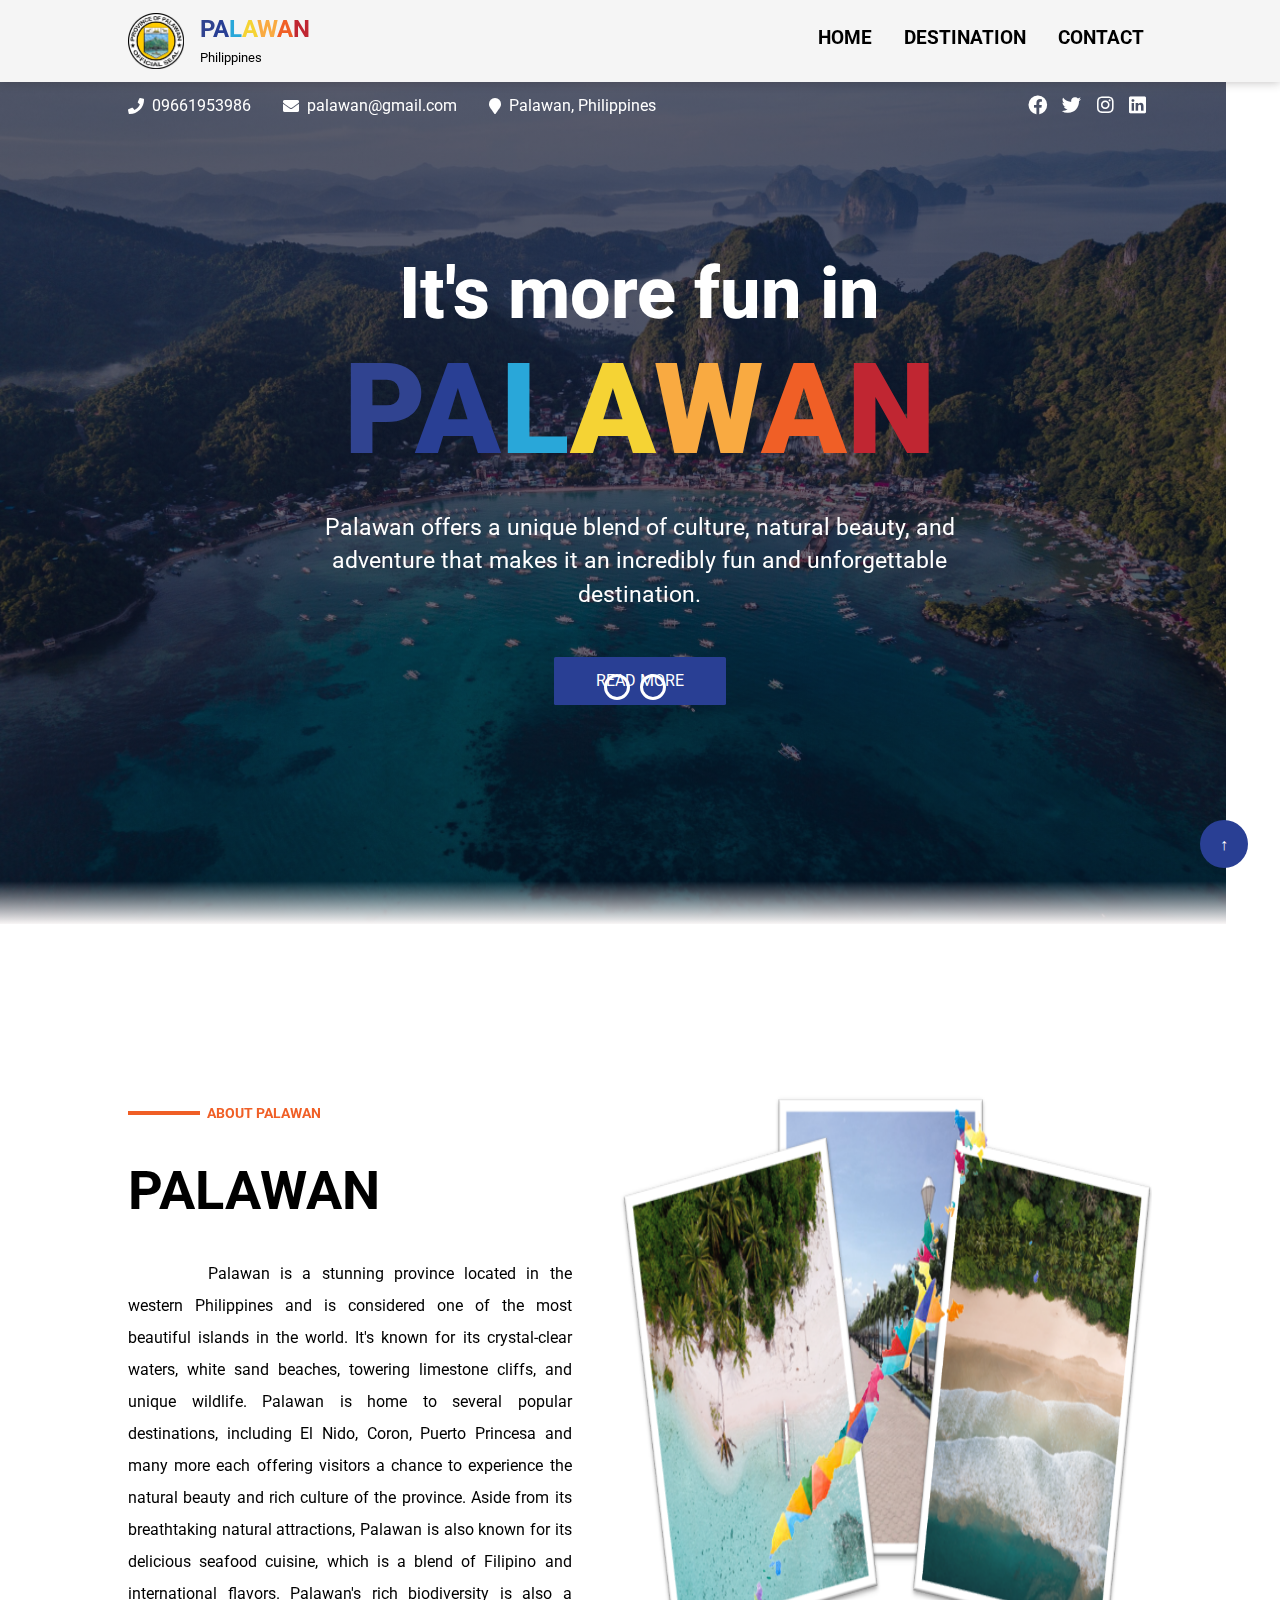
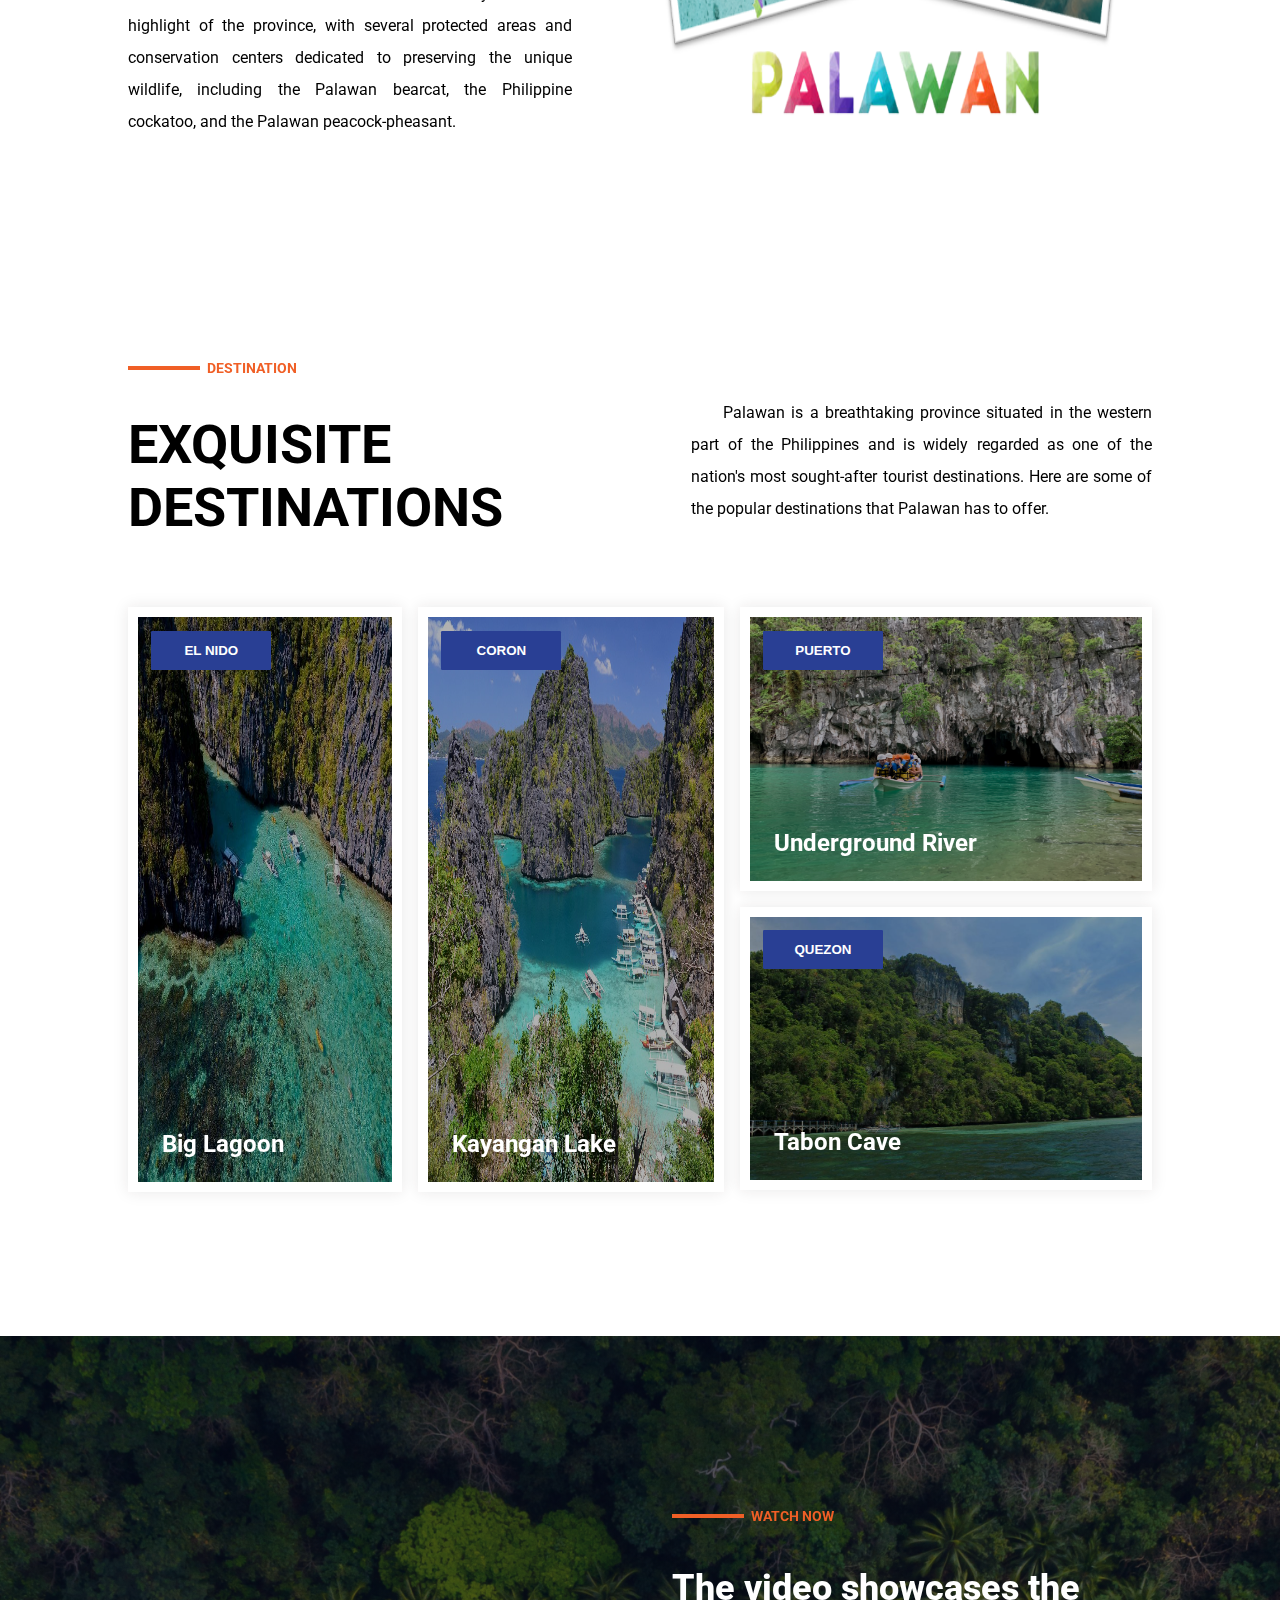
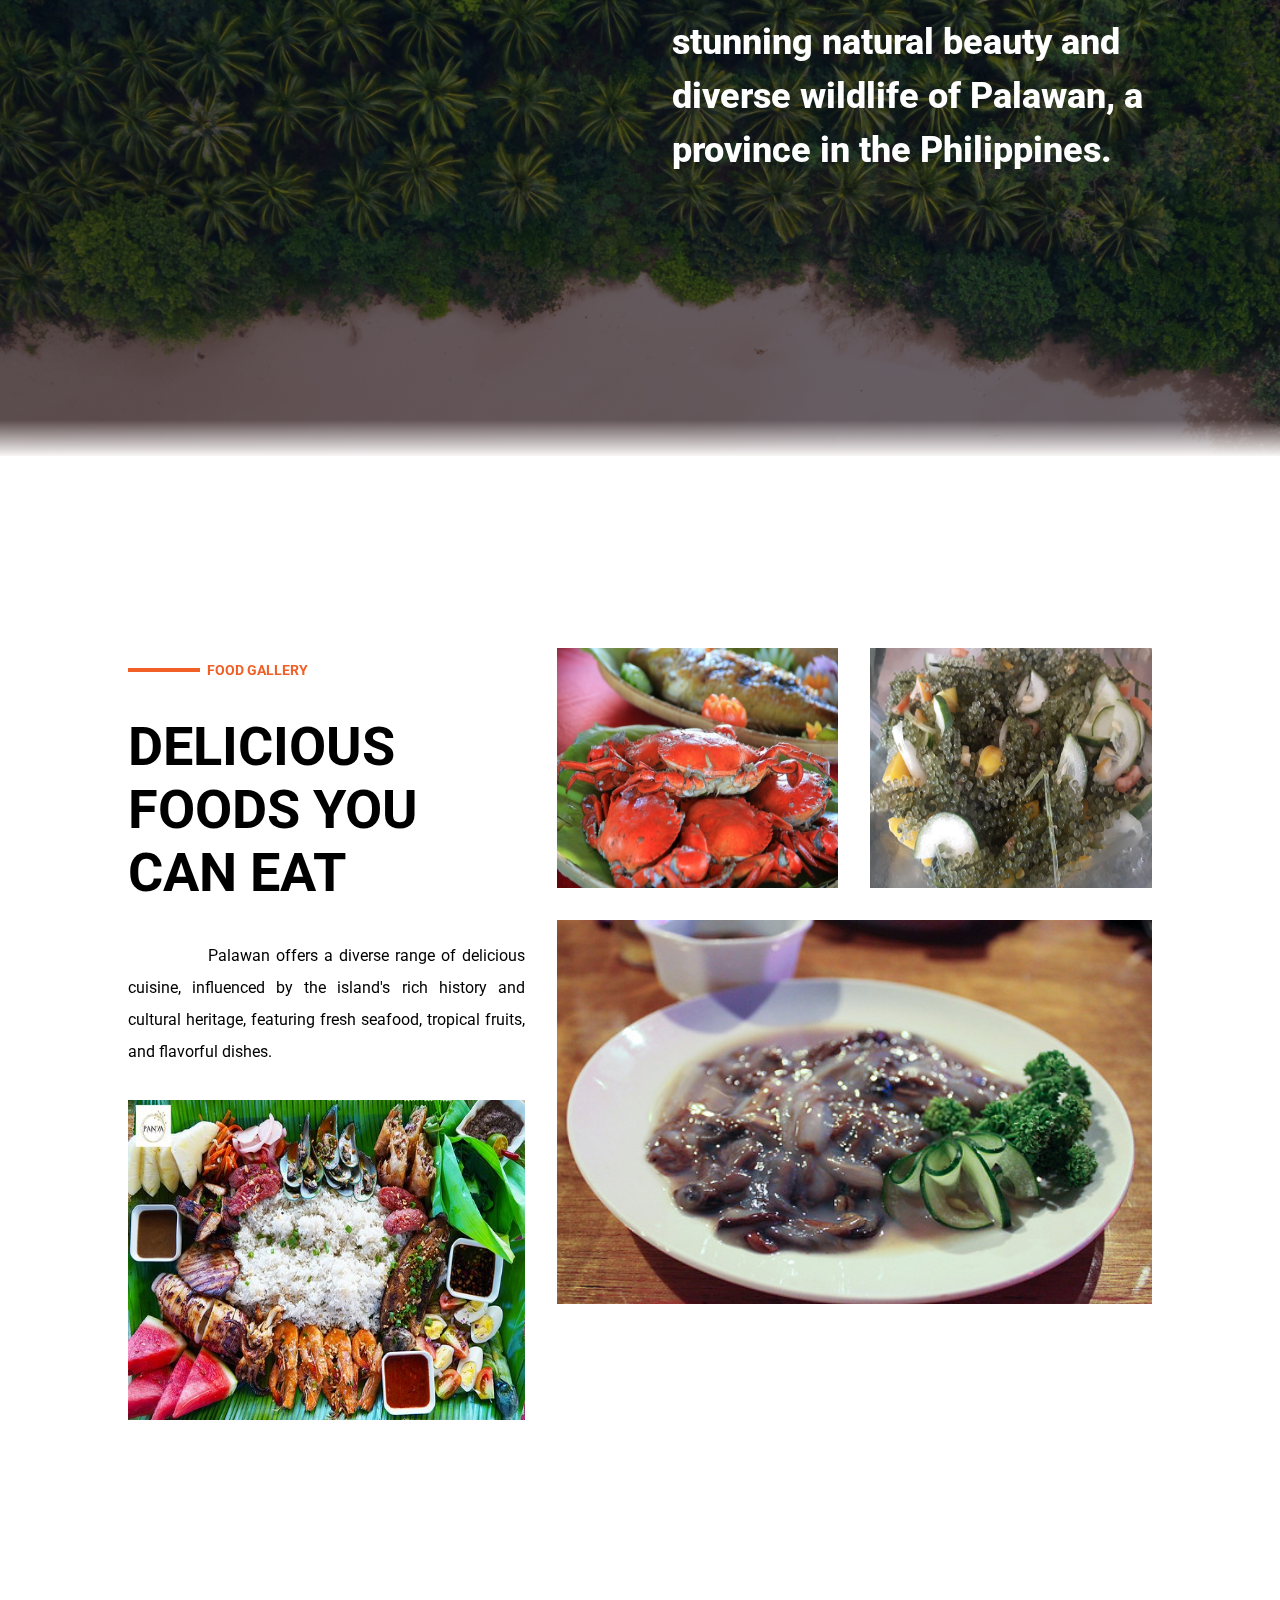
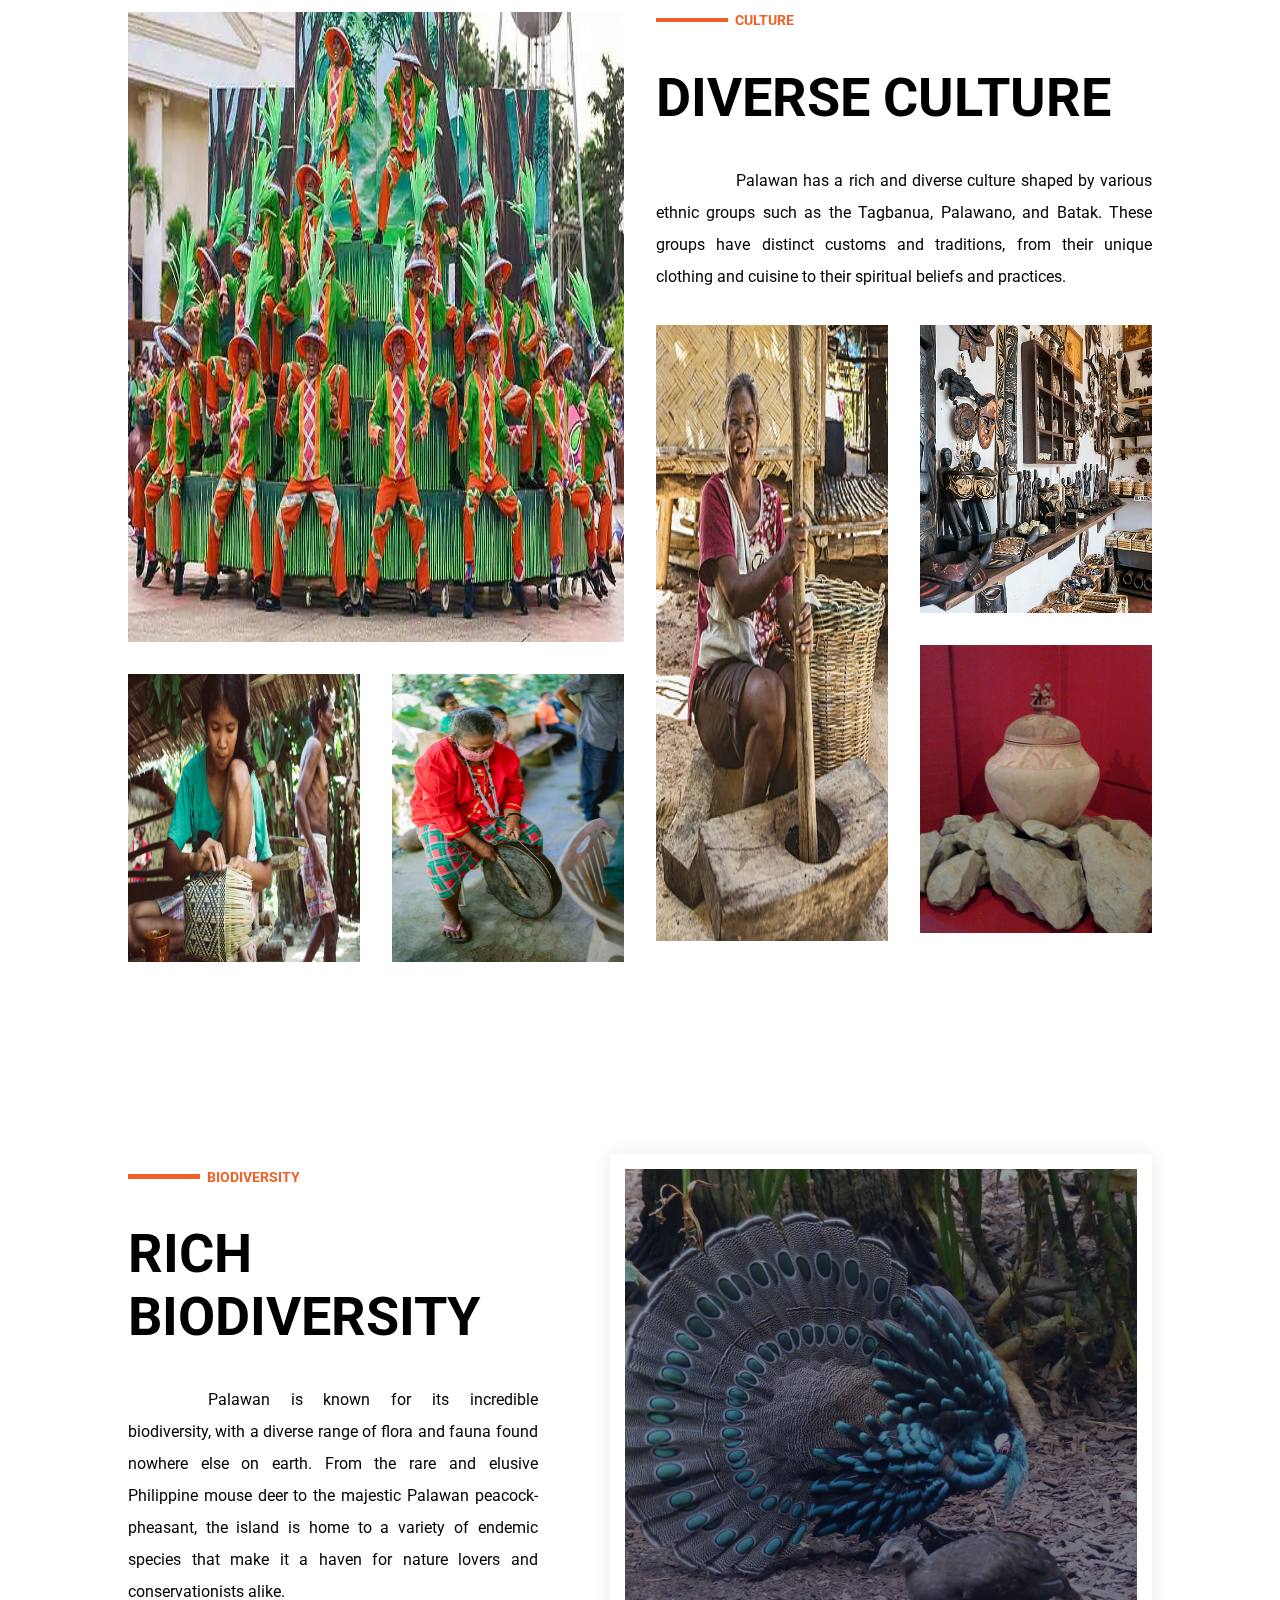
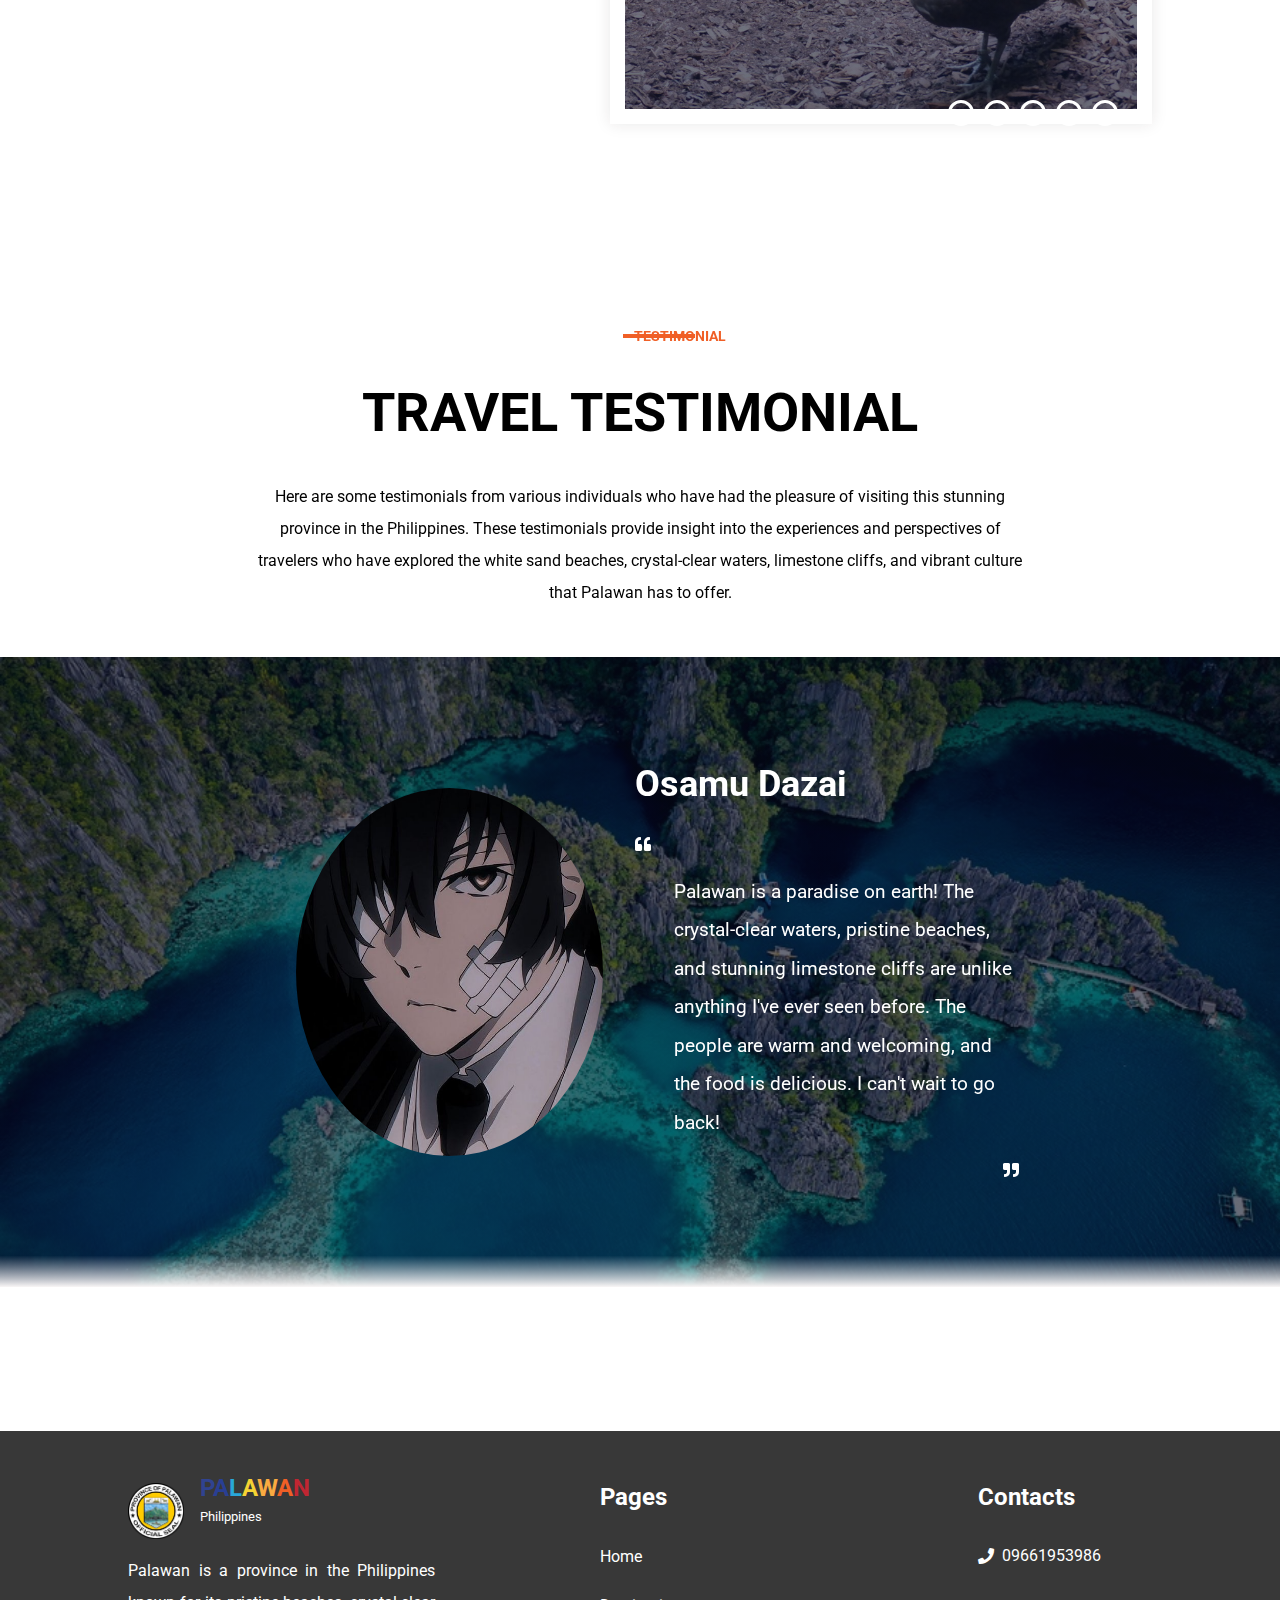
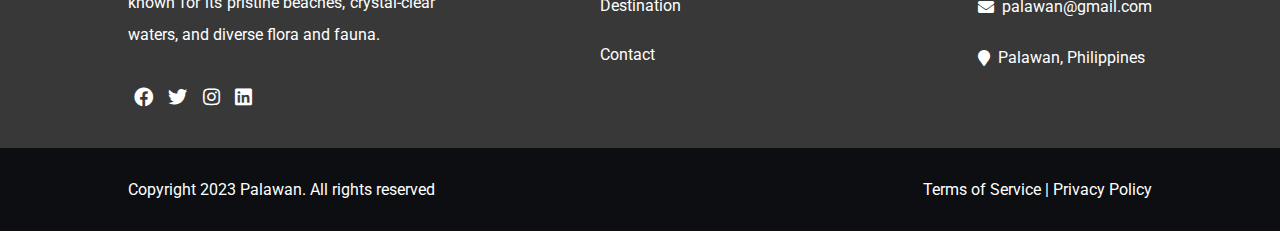
==== commit d7bb6316: "Added some images" ====
--- a/index.html
+++ b/index.html
@@ -12,25 +12,25 @@
     <title>It's more fun in the Philippines</title>
 </head>
 <body id="back-to-top">
-    <!-- <div class="bg-image">
-    </div> -->
     <div class="top-header">
-        <div class="logo">
-            <div class="logo-icon">
-                <a href="index.html"><img src="./image//seal_palawan.png" alt="palawan logo"></a>
-            </div>
-            <div class="logo-text">
-                <a href="index.html">
-                    <h2 class="palawan"><span>P</span><span>A</span><span>L</span><span>A</span><span>W</span><span>A</span><span>N</span></h2>
-                </a>
-                <small>Philippines</small>
-            </div>
-        </div>
-        <ul>
-            <li><a href="index.html">HOME</a></li>
-            <li><a href="destination.html">DESTINATION</a></li>
-            <li><a href="contact.html">CONTACT</a></li>
-        </ul>
+        <div class="top-header-info">
+            <div class="logo">
+                <div class="logo-icon">
+                    <a href="index.html"><img src="./image//seal_palawan.png" alt="palawan logo"></a>
+                </div>
+                <div class="logo-text">
+                    <a href="index.html">
+                        <h2 class="palawan"><span>P</span><span>A</span><span>L</span><span>A</span><span>W</span><span>A</span><span>N</span></h2>
+                    </a>
+                    <small>Philippines</small>
+                </div>
+            </div>
+            <ul>
+                <li><a href="index.html">HOME</a></li>
+                <li><a href="destination.html">DESTINATION</a></li>
+                <li><a href="contact.html">CONTACT</a></li>
+            </ul>
+        </div>
     </div>
     <div class="bottom-header">
         <div class="top-info">
@@ -451,29 +451,76 @@
         </figure>
     </div>
     <footer>
-        <div class="footer-left">
-            <div class="logo">
-                <div class="logo-icon">
-                    <a href="index.html"><img src="./image//seal_palawan.png" alt="palawan logo"></a>
-                </div>
-                <div class="logo-text">
-                    <a href="index.html">
-                        <h2 class="palawan"><span>P</span><span>A</span><span>L</span><span>A</span><span>W</span><span>A</span><span>N</span></h2>
-                    </a>
-                    <small>Philippines</small>
-                </div>
-            </div>
+        <div class="footer-top">
+            <div class="footer-left">
+                <div class="logo">
+                    <div class="logo-icon">
+                        <a href="index.html"><img src="./image//seal_palawan.png" alt="palawan logo"></a>
+                    </div>
+                    <div class="logo-text">
+                        <a href="index.html">
+                            <h2 class="palawan"><span>P</span><span>A</span><span>L</span><span>A</span><span>W</span><span>A</span><span>N</span></h2>
+                        </a>
+                        <small>Philippines</small>
+                    </div>
+                </div>
+                <p>Palawan is a province in the Philippines known for its pristine beaches, crystal-clear waters, and diverse flora and fauna.</p>  
+                <div class="social-accounts">
+                    <a href="#"><i class="fab fa-facebook"></i></a>
+                    <a href="#"><i class="fab fa-twitter"></i></a>
+                    <a href="#"><i class="fab fa-instagram"></i></a>
+                    <a href="#"><i class="fab fa-linkedin"></i></a>
+                </div>   
+            </div>
+            <div class="footer-center">
+                <div class="box">
+                    <h2>Pages</h2>
+                    <div class="footer-page">
+                        <ul>
+                            <li>
+                                <a href="./home.html">Home</a>
+                            </li>
+                            <li>
+                                <a href="./destination.html">Destination</a>
+                            </li>
+                            <li>
+                                <a href="./contact.html">Contact</a>
+                            </li>
+                        </ul>
+                    </div>
+                </div>
+            </div>
+            <div class="footer-right">
+                <div class="box">
 
-        </div>
-        <div class="footer-center">
-           <p>Copyright 2023 Palawan. All rights reserved</p>
-        </div>
-        <div class="footer-right">
-            <div class="social-accounts">
-                <a href="#"><i class="fab fa-facebook"></i></a>
-                <a href="#"><i class="fab fa-twitter"></i></a>
-                <a href="#"><i class="fab fa-instagram"></i></a>
-                <a href="#"><i class="fab fa-linkedin"></i></a>
+                    <h2>Contacts</h2>
+                    <div class="top-info footer-info">
+                        <a href="#">
+                            <div class="icons-info">
+                                <i class="fa fa-phone"></i>
+                                <p>09661953986</p>
+                            </div>
+                        </a>
+                        <a href="#">
+                            <div class="icons-info">
+                                <i class="fa fa-envelope"></i>
+                                <p>palawan@gmail.com</p>
+                            </div>
+                        </a>
+                        <div class="icons-info">
+                            <i class="fa fa-map-marker"></i>
+                            <p>Palawan, Philippines</p>
+                        </div>
+                    </div>
+                </div>
+            </div>
+        </div>
+        <div class="footer-bottom">
+            <div class="footer-bottom-content">
+                <p>Copyright 2023 Palawan. All rights reserved</p>
+                <div class="footer-content-right">
+                    <p>Terms of Service | Privacy Policy</p>
+                </div>
             </div>
         </div>
     </footer>
--- a/style.css
+++ b/style.css
@@ -29,17 +29,22 @@
 
 .top-header {
     width: 100%;
-    height: 5em;
-    display: flex;
-    align-items: center;
-    justify-content: space-around;
-    gap: 32em;
+    display: flex;
+    align-items: center;
     position: fixed;
     z-index: 999;
-    border: 1px solid white;
-    box-shadow: 0 0 10px rgba(36, 34, 34,0.1);
-    background-color: white;
-    color: black;
+    /* border: 1px solid rgba(rgb(12, 12, 12), black, black, 1); */
+    box-shadow: 0 0 10px rgba(36, 34, 34,0.3);
+    background-color: whitesmoke;
+}
+
+.top-header-info{
+    display: flex;
+    align-items: center;
+    justify-content: space-between;
+    width: 80%;
+    padding: .3em 0;
+    margin: 0 auto;
 }
 
 .top-header ul{
@@ -89,8 +94,8 @@
 }
 
 .logo-icon{
-    width: 4em;
-    height:4em;
+    width: 3.5em;
+    height:3.5em;
 }
 
 .logo-icon img{
@@ -354,7 +359,8 @@
 }
 
 .about-palawan-img{
-    width: 50%;
+
+    width: 60%;
     height: 70vh;
     text-align: center;
 }
@@ -434,10 +440,6 @@
 .palawan-place-img img{
     width: 100%;
     height: 100%;
-}
-
-.palawan-place:hover{
-    transform: scale(1.01);
 }
 
 .palawan-place button{
@@ -732,27 +734,27 @@
 }
 
 .seventh-content-right1::before{
-    background: url('./image/peacock.png') no-repeat center;
+    background: linear-gradient(rgba(4,9,30,0.4),rgba(4,9,30,0.6)), url('./image/peacock.png') no-repeat center;
     background-size: cover;
 }
 
 .seventh-content-right2::before{
-    background: url('./image/mousedeer.png') no-repeat center;
+    background: linear-gradient(rgba(4,9,30,0.4),rgba(4,9,30,0.6)), url('./image/mousedeer.png') no-repeat center;
     background-size: cover;
 }
 
 .seventh-content-right3::before{
-    background: url('./image/pitcher.png') no-repeat center;
+    background: linear-gradient(rgba(4,9,30,0.4),rgba(4,9,30,0.6)), url('./image/pitcher.png') no-repeat center;
     background-size: cover;
 }
 
 .seventh-content-right4::before{
-    background: url('./image/sea.png') no-repeat center;
+    background: linear-gradient(rgba(4,9,30,0.4),rgba(4,9,30,0.6)), url('./image/sea.png') no-repeat center;
     background-size: cover;
 }
 
 .seventh-content-right5::before{
-    background: url('./image/balayong.png') no-repeat center;
+    background: linear-gradient(rgba(4,9,30,0.4),rgba(4,9,30,0.6)), url('./image/balayong.png') no-repeat center;
     background-size: cover;
 }
 
@@ -912,14 +914,108 @@
 
 footer{
     width: 100%;
-    height: 8em;
+    height: 25em;
     background-color: rgb(56, 56, 56);
-    display: flex;
-    align-items: center;
-    justify-content: space-around;
     color: white;
     margin-top: 9em;
-}
+    position: relative;
+    display: flex;
+    align-items: center;
+}
+
+.footer-top{
+    width: 80%;
+    margin: 0 auto;
+    display: grid;
+    grid-template-columns: 1fr 40% 1fr;
+    align-items: start;
+    margin-bottom: 4em;
+}
+
+footer h2{
+    margin-top: 0;
+}
+
+.footer-left{
+    display: flex;
+    flex-direction: column;
+    text-align: justify;
+    line-height: 2em;
+}
+
+.footer-left p{
+    margin-bottom: 2em;
+}
+
+.footer-center{
+    display: flex;
+    justify-content: center;
+}
+
+.footer-center h2{
+    margin-bottom: 1.5em;
+}
+
+.footer-page ul{
+    list-style-type: none;
+    padding-left: 0;
+}
+
+.footer-page ul li{
+    margin-bottom: 1.5em;
+}
+
+.footer-page ul li a::after{
+    content: '';
+    width: 0;
+    height: 3px;
+    background-color: rgb(240, 95, 38);
+    display: block;
+    margin-top: 3px;
+    transition: 0.15s;
+}
+
+.footer-page ul li a:hover::after{
+    width: 100%;
+}
+
+
+
+.footer-right{
+    display: flex;
+    justify-content: right;
+}
+
+.footer-right a{
+    transition: .5s;
+}
+
+.footer-right a:hover{
+    opacity: 0.7;
+}
+
+.footer-info{
+    display: flex;
+    flex-direction: column;
+    gap: 0;
+}
+
+.footer-bottom{
+    background-color: rgb(13, 14, 18) ;
+    position: absolute;
+    bottom: 0;
+    width:100%;
+}
+
+.footer-bottom-content{
+    width: 80%;
+    margin: 0 auto;
+    display: flex;
+    justify-content: space-between;
+    padding: 1em;
+
+}
+
 
   
 /* animations */
@@ -927,18 +1023,18 @@
     0% {
       left: 0;
     }
-    20% { /* changed from 33.33% to 20% */
+    20% { 
       left: 0;
     }
-    25% { /* changed from 33.33% to 20% */
+    25% { 
       left: -100%;
     }
   
-    45% { /* changed from 66.66% to 45% */
+    45% { 
       left: -100%;
     }
   
-    50% { /* changed from 66.66% to 45% */
+    50% { 
       left: -200%;
     }
     
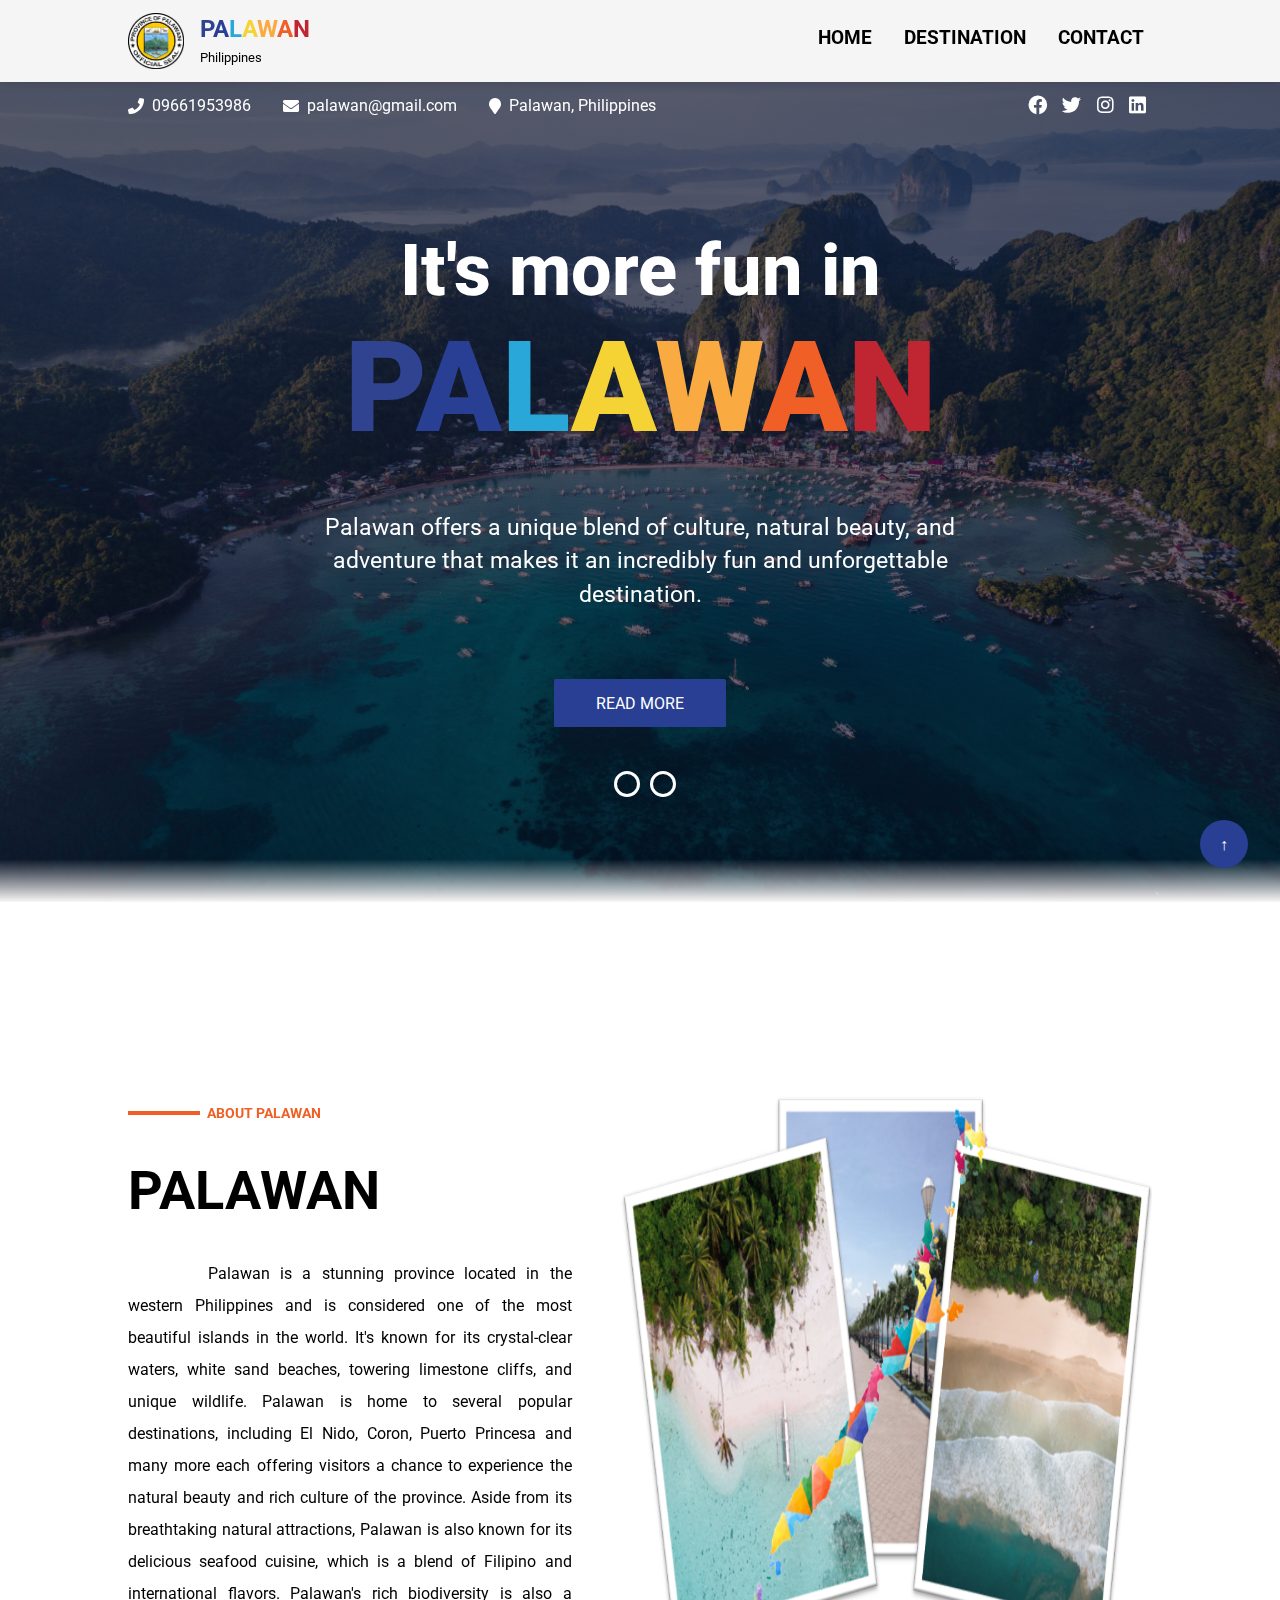
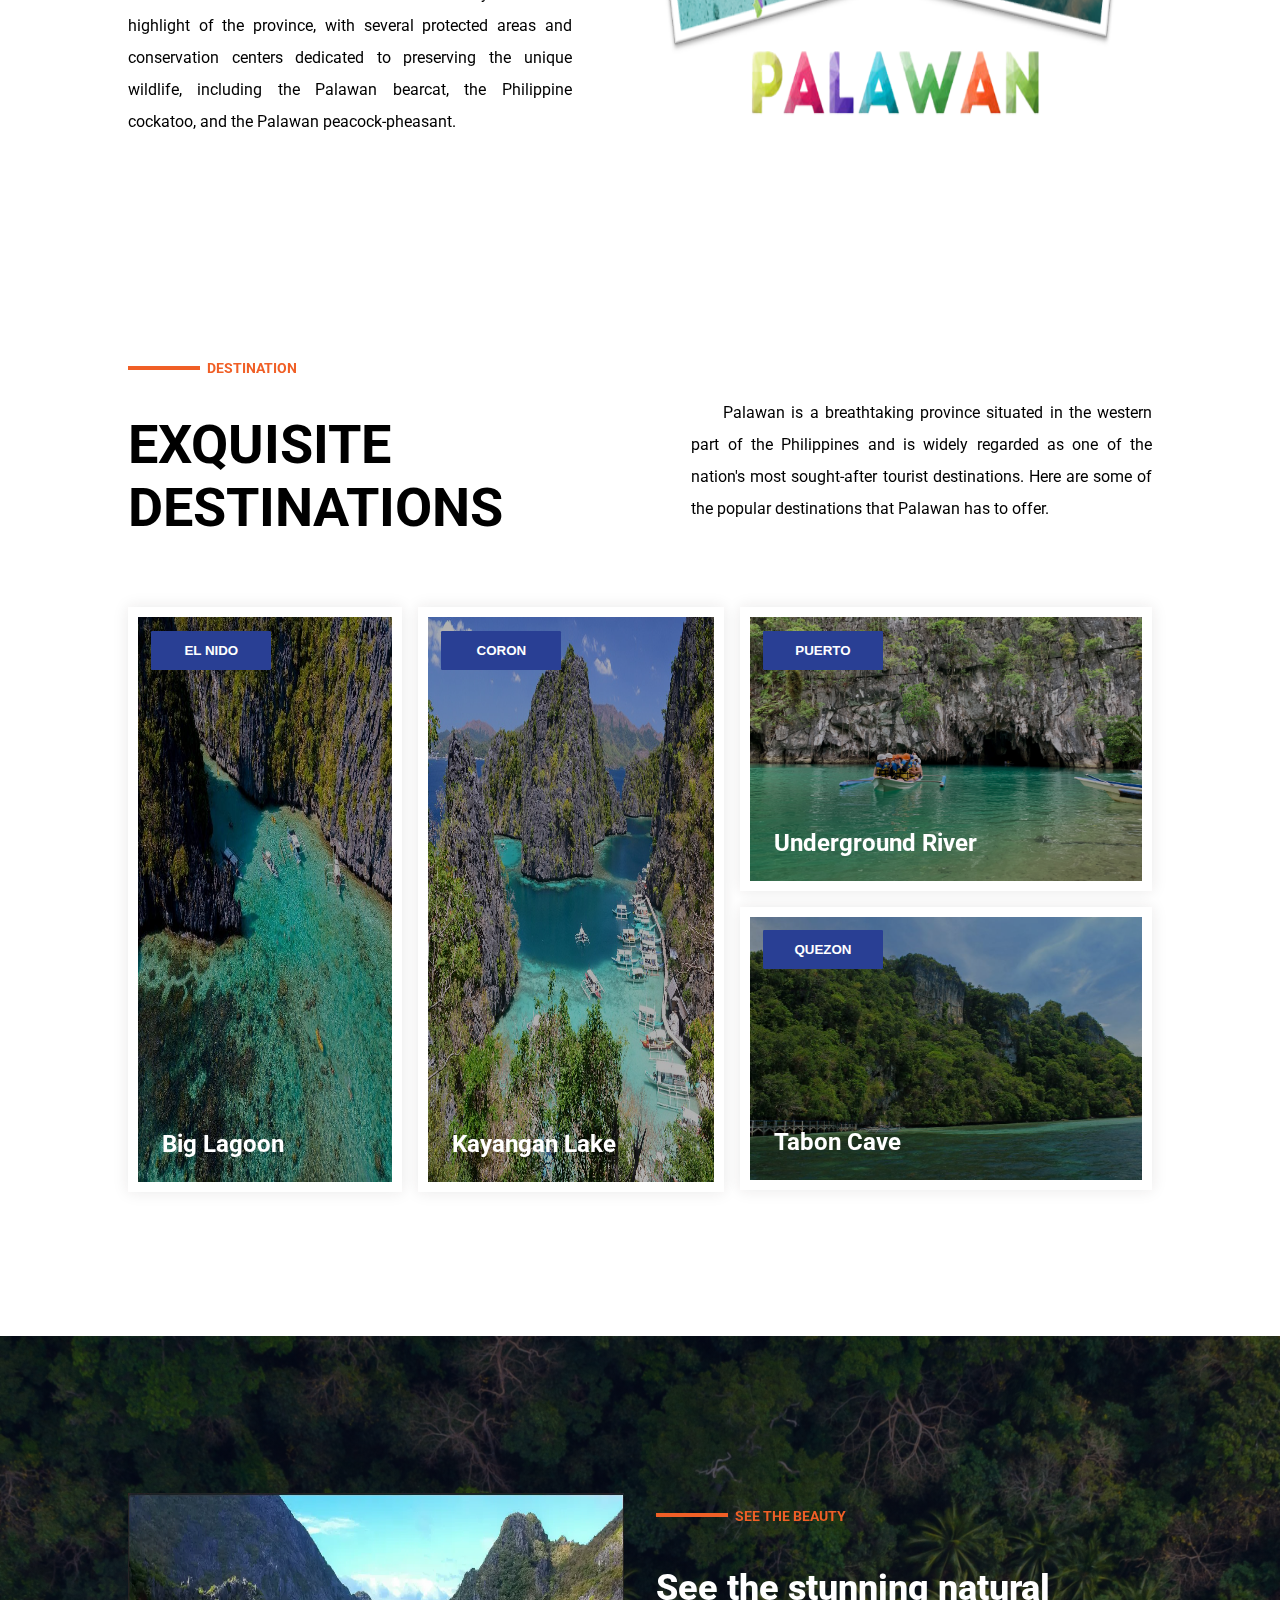
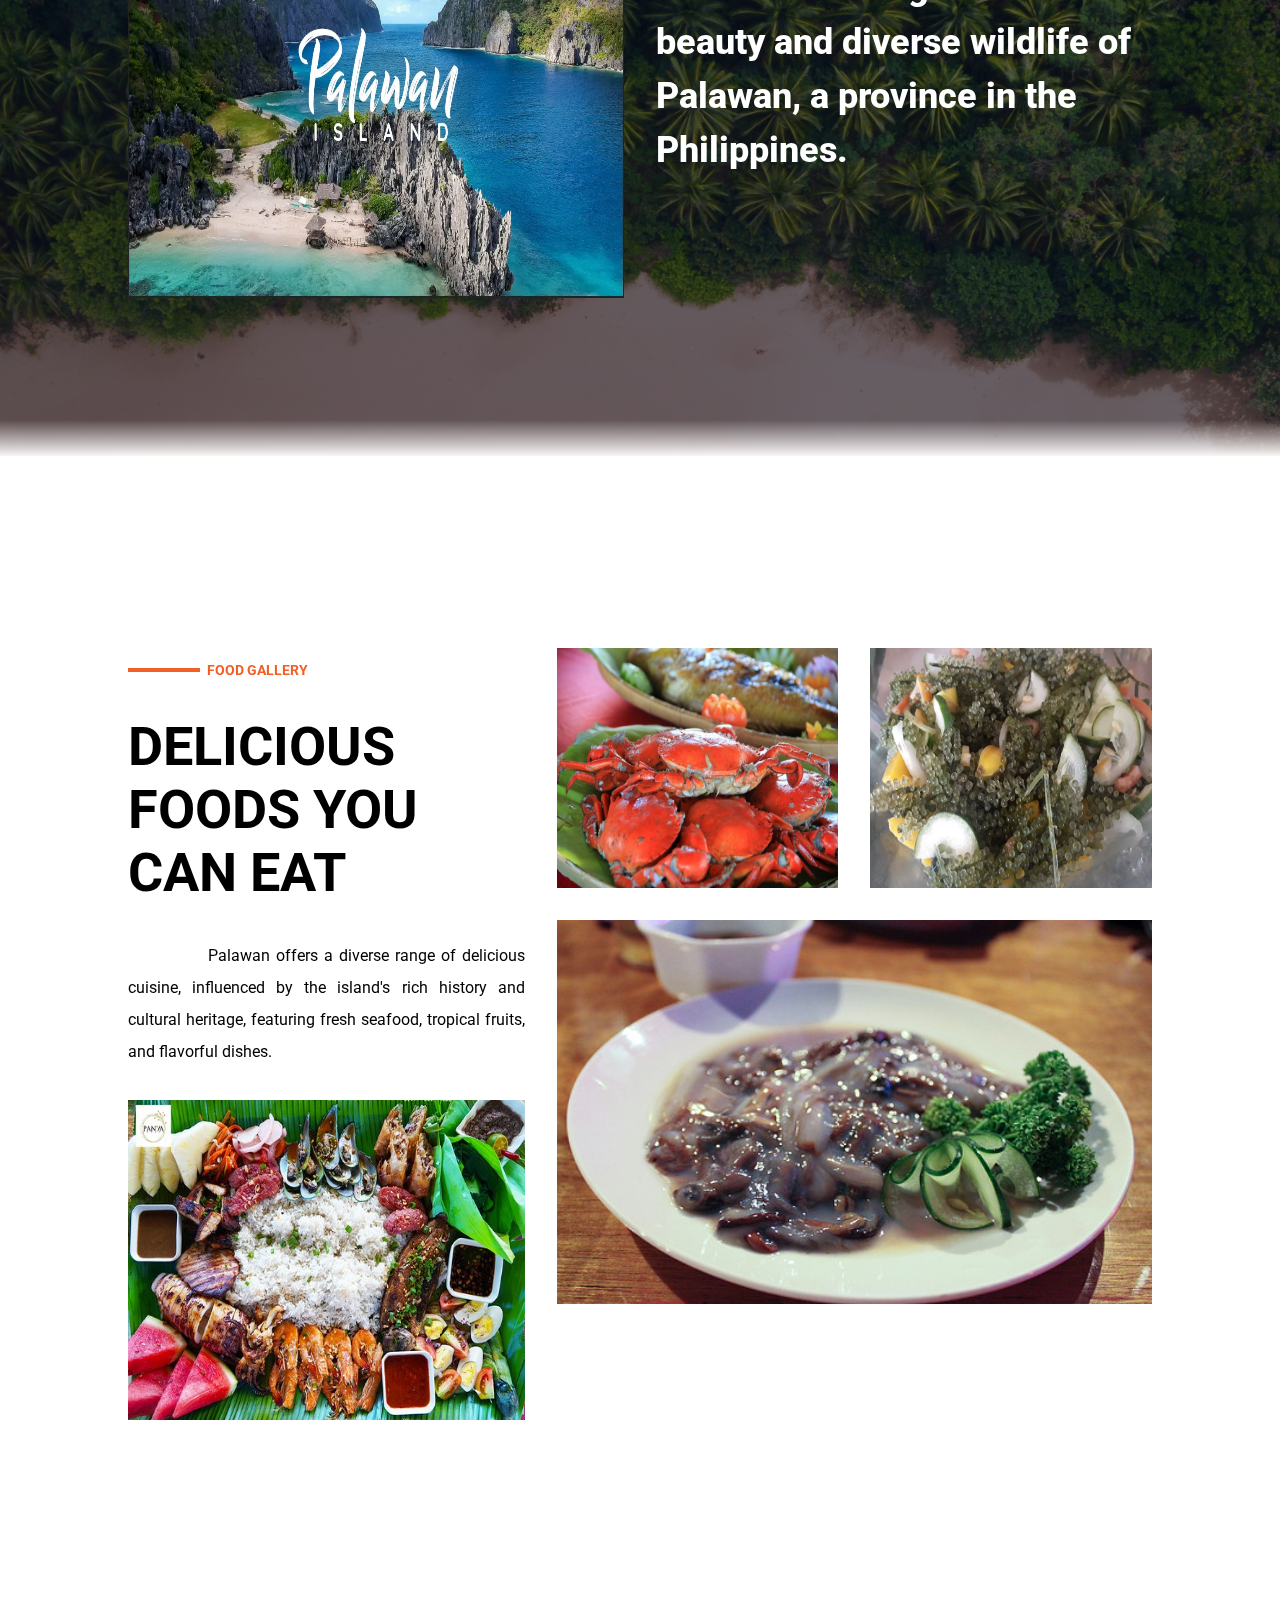
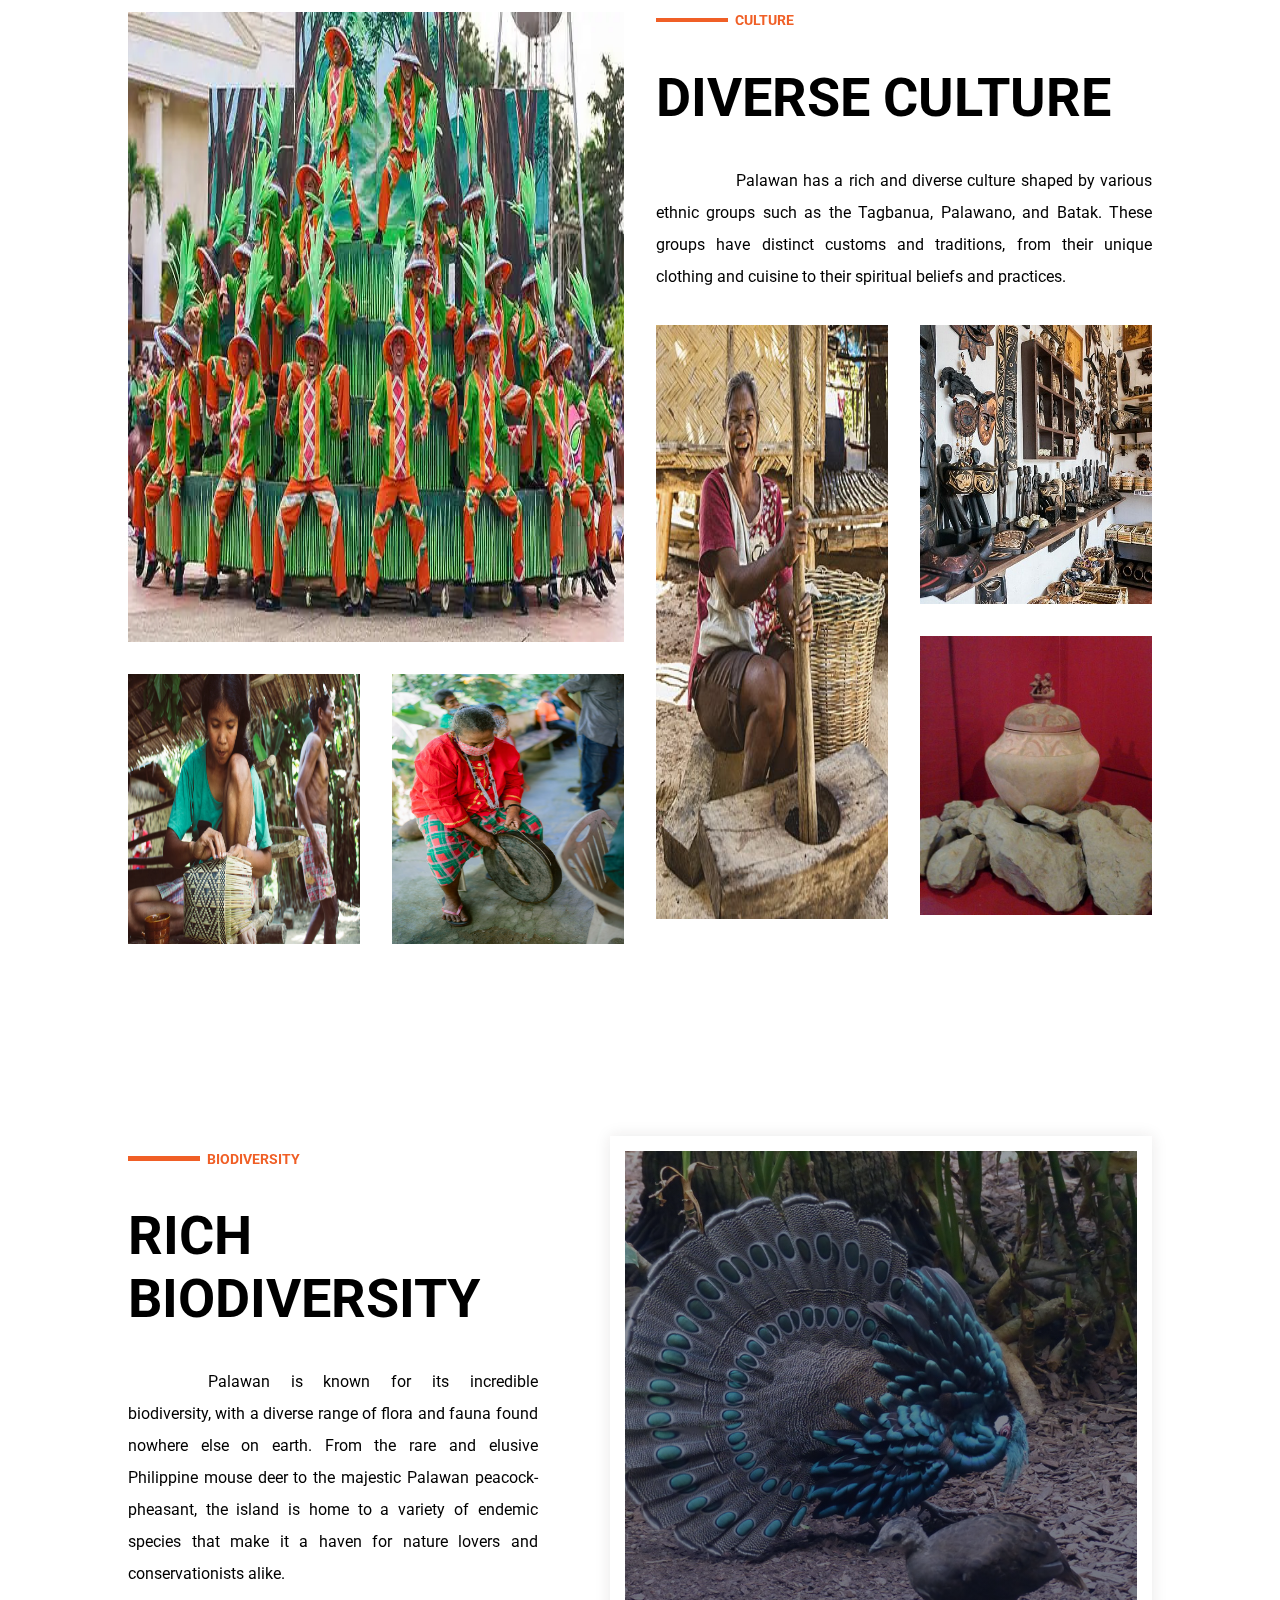
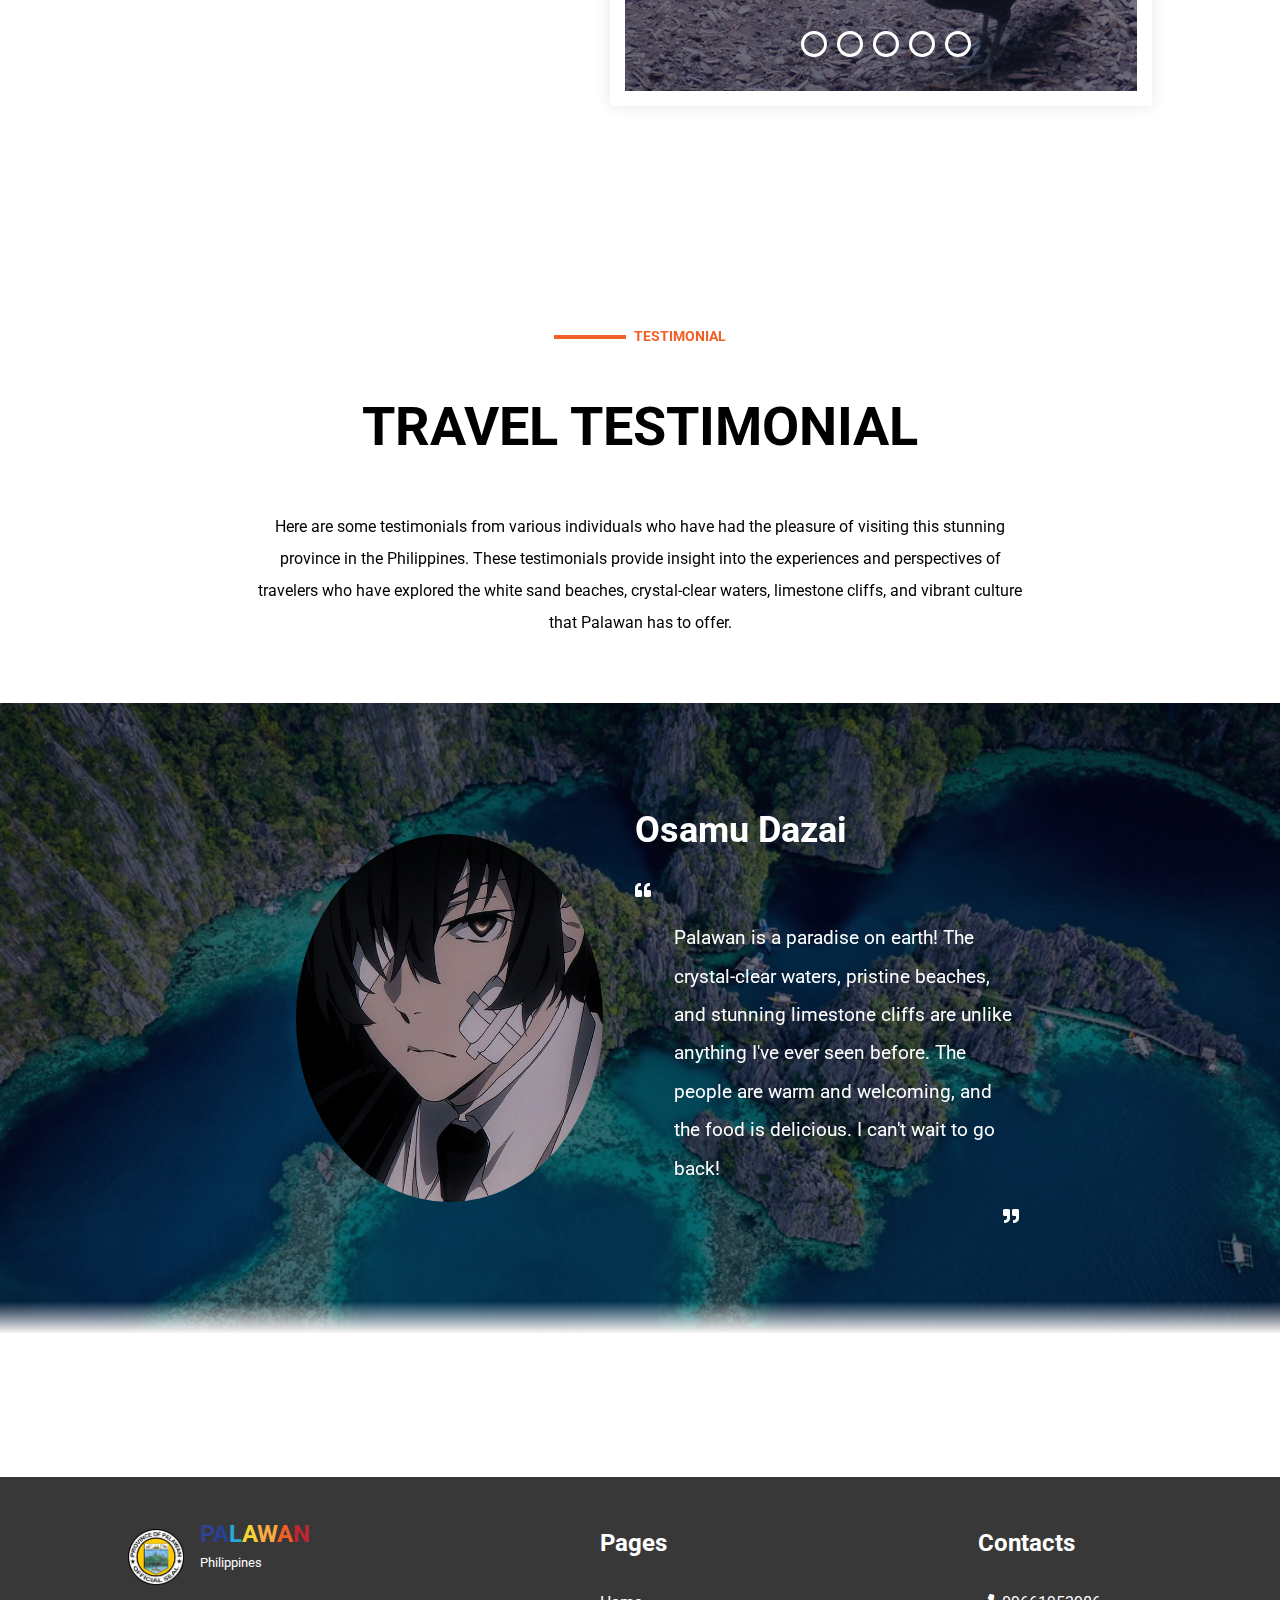
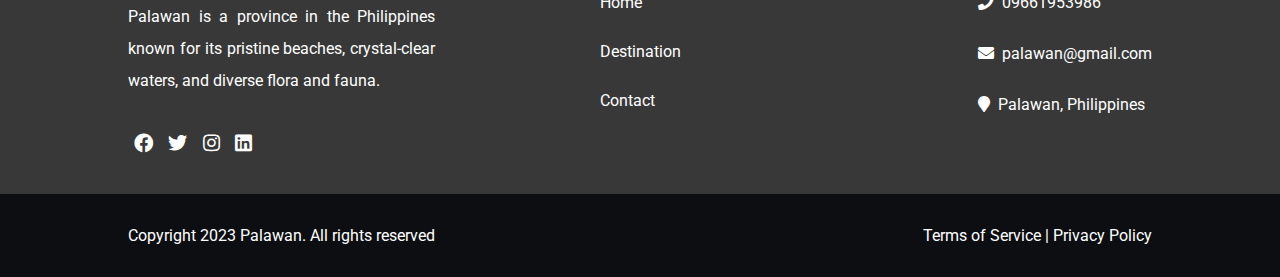
==== commit 6ffb5cae: "Minor Changes" ====
--- a/index.html
+++ b/index.html
@@ -8,7 +8,7 @@
     <link rel="stylesheet" href="https://use.fontawesome.com/releases/v5.0.7/css/all.css">
     <link rel="preconnect" href="https://fonts.gstatic.com" crossorigin>
     <link href="https://fonts.googleapis.com/css2?family=Roboto:wght@300;400;500;900&display=swap" rel="stylesheet">
-    <link rel="icon" type="image/x-icon" href="./image/seal_palawan.png">
+    <link rel="icon" type="image/x-icon" href="./images/seal_palawan.png">
     <title>It's more fun in the Philippines</title>
 </head>
 <body id="back-to-top">
@@ -16,7 +16,7 @@
         <div class="top-header-info">
             <div class="logo">
                 <div class="logo-icon">
-                    <a href="index.html"><img src="./image//seal_palawan.png" alt="palawan logo"></a>
+                    <a href="index.html"><img src="./images//seal_palawan.png" alt="palawan logo"></a>
                 </div>
                 <div class="logo-text">
                     <a href="index.html">
@@ -82,6 +82,10 @@
             <a href="#about-palawan">
                 <div class="btn">READ MORE</div>
             </a>
+            <div class="dots">
+                <label for="c1"></label>
+                <label for="c2"></label>
+            </div>
         </div>
         <div class="content2">
             <div class="title">
@@ -96,11 +100,11 @@
             <a href="#about-palawan">
                 <div class="btn">READ MORE</div>
             </a>
-        </div>
-    </div>
-    <div class="dots">
-        <label for="c1"></label>
-        <label for="c2"></label>
+            <div class="dots">
+                <label for="c1"></label>
+                <label for="c2"></label>
+            </div>
+        </div>
     </div>
     <div class="second-container" id="about-palawan">
         <div class="about-palawan">
@@ -123,7 +127,7 @@
             </div>
         </div>
         <div class="about-palawan-img">
-            <img src="./image/palawan-about.png" alt="">
+            <img src="./images/palawan-about.png" alt="">
         </div>
     </div>
     <div class="third-container">
@@ -147,7 +151,7 @@
                         <div class="palawan-place">
                             <div class="img-shadow"></div>
                             <div class="palawan-place-img">
-                                <img src="./image/big-lagoon.png" alt="Big Lagoon">
+                                <img src="./images/big-lagoon.png" alt="Big Lagoon">
                             </div>
                             <button class="btn">
                                 EL NIDO
@@ -157,7 +161,7 @@
                         <div class="palawan-place">
                             <div class="img-shadow"></div>
                             <div class="palawan-place-img">
-                                <img src="./image/kayangan-lake.png" alt="Kayangan Lake">
+                                <img src="./images/kayangan-lake.png" alt="Kayangan Lake">
                             </div>
                             <button class="btn">
                                 CORON
@@ -169,7 +173,7 @@
                         <div class="palawan-place">
                             <div class="img-shadow"></div>
                             <div class="palawan-place-img">
-                                <img src="./image/pic2.png" alt="underground River">
+                                <img src="./images/pic2.png" alt="underground River">
                             </div>
                             <button class="btn">
                                 PUERTO
@@ -179,7 +183,7 @@
                         <div class="palawan-place">
                             <div class="img-shadow"></div>
                             <div class="palawan-place-img">
-                                <img src="./image/tabon-cave.png" alt="">
+                                <img src="./images/tabon-cave.png" alt="">
                             </div>
                             <button class="btn">
                                 QUEZON
@@ -195,17 +199,17 @@
         <div class="forth-container-background"></div>
         <div class="forth-container-content">
             <div class="forth-content-left">
-                <iframe width="600" height="400" src="https://www.youtube.com/embed/bmHrdsNvsYY" 
-                title="Palawan" frameborder="0" allow="accelerometer; autoplay; clipboard-write; encrypted-media; gyroscope; picture-in-picture" allowfullscreen>
-                </iframe>
+                <div class="forth-content-img">
+                    <img src="./images/palawan-picture.png" alt="Palawan Picture">
+                </div>
             </div>
             <div class="forth-content-right">
                 <div class="text-line">
-                    <p>WATCH NOW</p>
+                    <p>SEE THE BEAUTY</p>
                 </div>
                 <div class="forth-right-content">
                     <p>
-                        The video showcases the stunning natural beauty and diverse wildlife of Palawan, 
+                        See the stunning natural beauty and diverse wildlife of Palawan, 
                         a province in the Philippines.
                     </p>
                 </div>
@@ -226,21 +230,21 @@
                         featuring fresh seafood, tropical fruits, and flavorful dishes.
                     </p>
                 </div>
-                <div class="fifth-left-image">
-                    <img src="./image/palawan-food1.png" alt="food">
+                <div class="fifth-left-images">
+                    <img src="./images/palawan-food1.png" alt="food">
                 </div>
             </div>
             <div class="fifth-content-right">
-                <div class="fifth-right-top-image">
-                    <div class="fifth-top-image">
-                        <img src="./image/palawan-food12.png" alt="crab">
-                    </div>
-                    <div class="fifth-top-image">
-                        <img src="./image/palawan-food3.png" alt="sea weed">
-                    </div>
-                </div>
-                <div class="fifth-right-image">
-                    <img src="./image/palawan-food4.png" alt="tamilok">
+                <div class="fifth-right-top-images">
+                    <div class="fifth-top-images">
+                        <img src="./images/palawan-food12.png" alt="crab">
+                    </div>
+                    <div class="fifth-top-images">
+                        <img src="./images/palawan-food3.png" alt="sea weed">
+                    </div>
+                </div>
+                <div class="fifth-right-images">
+                    <img src="./images/palawan-food4.png" alt="tamilok">
                 </div>
             </div>
         </div>
@@ -249,14 +253,14 @@
         <div class="sixth-container-content">
             <div class="sixth-content-left">
                 <div class="sixth-left-img-top">
-                    <img src="./image/culture1.png" alt="Culture pic">
+                    <img src="./images/culture1.png" alt="Culture pic">
                 </div>
                 <div class="sixth-left-img-bottom">
                     <div class="sixth-left-img">
-                        <img src="./image/culture2.png" alt="Culture pic">
+                        <img src="./images/culture2.png" alt="Culture pic">
                     </div>
                     <div class="sixth-left-img">
-                        <img src="./image/culture3.png" alt="Culture pic">
+                        <img src="./images/culture3.png" alt="Culture pic">
                     </div>
                 </div>
             </div>
@@ -273,14 +277,14 @@
                 </div>
                 <div class="sixth-right-content-img">
                     <div class="sixth-right-img-left">
-                        <img src="./image/culture4.png" alt="Culture pic">
+                        <img src="./images/culture4.png" alt="Culture pic">
                     </div>
                     <div class="sixth-right-img-right">
                         <div class="sixth-right-img">
-                            <img src="./image/culture5.png" alt="Culture pic">
+                            <img src="./images/culture5.png" alt="Culture pic">
                         </div>
                         <div class="sixth-right-img">
-                            <img src="./image/culture6.png" alt="Culture pic">
+                            <img src="./images/culture6.png" alt="Culture pic">
                         </div>
                     </div>
                 </div>
@@ -306,38 +310,70 @@
             <input type="radio" name="bio-slide" id="bio3">
             <input type="radio" name="bio-slide" id="bio4">
             <input type="radio" name="bio-slide" id="bio5">
+            
             <div class="seventh-content-right1">
+                <div class="bio-dots">
+                    <label for="bio1"></label>
+                    <label for="bio2"></label>
+                    <label for="bio3"></label>
+                    <label for="bio4"></label>
+                    <label for="bio5"></label>
+                </div>
             </div>
             <div class="seventh-content-right2">
+                <div class="bio-dots">
+                    <label for="bio1"></label>
+                    <label for="bio2"></label>
+                    <label for="bio3"></label>
+                    <label for="bio4"></label>
+                    <label for="bio5"></label>
+                </div>
             </div>
             <div class="seventh-content-right3">
+                <div class="bio-dots">
+                    <label for="bio1"></label>
+                    <label for="bio2"></label>
+                    <label for="bio3"></label>
+                    <label for="bio4"></label>
+                    <label for="bio5"></label>
+                </div>
             </div>
             <div class="seventh-content-right4">
+                <div class="bio-dots">
+                    <label for="bio1"></label>
+                    <label for="bio2"></label>
+                    <label for="bio3"></label>
+                    <label for="bio4"></label>
+                    <label for="bio5"></label>
+                </div>
             </div>
             <div class="seventh-content-right5">
-            </div>
-            <div class="bio-dots">
-                <label for="bio1"></label>
-                <label for="bio2"></label>
-                <label for="bio3"></label>
-                <label for="bio4"></label>
-                <label for="bio5"></label>
-            </div>
+                <div class="bio-dots">
+                    <label for="bio1"></label>
+                    <label for="bio2"></label>
+                    <label for="bio3"></label>
+                    <label for="bio4"></label>
+                    <label for="bio5"></label>
+                </div>
+            </div>
+           
         </div>
     </div>
     <div class="testimonial">
-        <div class="text-line">
-            <p>TESTIMONIAL</p>
-        </div>
-        <h1>
-            TRAVEL TESTIMONIAL
-        </h1>
-        <div class="testimonial-description">
-            <p>Here are some testimonials from various individuals who have had the pleasure of visiting this stunning province in the Philippines. 
-                These testimonials provide insight into the experiences and perspectives of travelers who have explored the white sand beaches, 
-                crystal-clear waters, limestone cliffs, and vibrant culture that Palawan has to offer.
-            </p>
-            </div>
+        <div class="text-top">
+            <div class="text-line test-text-line">
+                <p>TESTIMONIAL</p>
+            </div>
+            <h1>
+                TRAVEL TESTIMONIAL
+            </h1>
+            <div class="testimonial-description">
+                <p>Here are some testimonials from various individuals who have had the pleasure of visiting this stunning province in the Philippines. 
+                    These testimonials provide insight into the experiences and perspectives of travelers who have explored the white sand beaches, 
+                    crystal-clear waters, limestone cliffs, and vibrant culture that Palawan has to offer.
+                </p>
+            </div>
+        </div>
     </div>
     <div class="eight-container">
         <div class="eight-container-background"></div>
@@ -346,7 +382,7 @@
                 <div class="eight-content">
                     <div class="eight-content-left">
                         <div class="eight-content-left-img">
-                            <img src="./image/dazai.png" alt="John Doe">
+                            <img src="./images/dazai.png" alt="John Doe">
                         </div>
                     </div>
                     <div class="eight-content-right">
@@ -366,7 +402,7 @@
                 <div class="eight-content">
                     <div class="eight-content-left">
                         <div class="eight-content-left-img">
-                            <img src="./image/luffy1.png" alt="John Doe">
+                            <img src="./images/luffy1.png" alt="John Doe">
                         </div>
                     </div>
                     <div class="eight-content-right">
@@ -388,7 +424,7 @@
                 <div class="eight-content">
                     <div class="eight-content-left">
                         <div class="eight-content-left-img">
-                            <img src="./image/anya.png" alt="John Doe">
+                            <img src="./images/anya.png" alt="John Doe">
                         </div>
                     </div>
                     <div class="eight-content-right">
@@ -410,7 +446,7 @@
                 <div class="eight-content">
                     <div class="eight-content-left">
                         <div class="eight-content-left-img">
-                            <img src="./image/hinata.png" alt="John Doe">
+                            <img src="./images/hinata.png" alt="John Doe">
                         </div>
                     </div>
                     <div class="eight-content-right">
@@ -432,7 +468,7 @@
                 <div class="eight-content">
                     <div class="eight-content-left">
                         <div class="eight-content-left-img">
-                            <img src="./image/dazai.png" alt="John Doe">
+                            <img src="./images/dazai.png" alt="John Doe">
                         </div>
                     </div>
                     <div class="eight-content-right">
@@ -455,7 +491,7 @@
             <div class="footer-left">
                 <div class="logo">
                     <div class="logo-icon">
-                        <a href="index.html"><img src="./image//seal_palawan.png" alt="palawan logo"></a>
+                        <a href="index.html"><img src="./images//seal_palawan.png" alt="palawan logo"></a>
                     </div>
                     <div class="logo-text">
                         <a href="index.html">
@@ -478,7 +514,7 @@
                     <div class="footer-page">
                         <ul>
                             <li>
-                                <a href="./home.html">Home</a>
+                                <a href="./index.html">Home</a>
                             </li>
                             <li>
                                 <a href="./destination.html">Destination</a>
--- a/style.css
+++ b/style.css
@@ -28,7 +28,7 @@
 }
 
 .top-header {
-    width: 100%;
+    width: 100svw;
     display: flex;
     align-items: center;
     position: fixed;
@@ -98,10 +98,6 @@
     height:3.5em;
 }
 
-.logo-icon img{
-    width: 100%;
-    height: 100%;
-}
 
 .bottom-header{
     width: 80%;
@@ -159,7 +155,7 @@
 }
 
 .container {
-    width: 80%;
+    width: 100%;
     height: 80vh;
     margin: 0 auto;
     display: flex;
@@ -170,33 +166,36 @@
 }
 
 .content1, .content2{
-    width: 70%;
+    width: 100%;
     text-align: center;
     transition: 1s;
     position: absolute;
     margin-bottom: 3em;
+    display: flex;
+    flex-direction: column;
+    align-items: center;
 
 }
 
 .content1::before,
 .content2::before{
     content: '';
-    width: 100vw;
+    width: 100%;
     height: 95vh;
     position: absolute;
     top: -10em;
-    left: -21em;
+    left: 0;
     z-index: -1;
 
 }
 
 .content1::before{
-    background: linear-gradient(to bottom, rgba(4,9,30,0.6) 95%, rgb(249, 246, 246) 100%), url('./image/bg.png') no-repeat center;
+    background: linear-gradient(to bottom, rgba(4,9,30,0.6) 95%, rgb(249, 246, 246) 100%), url('./images/bg.png') no-repeat center;
     background-size: cover;
 }
 
 .content2::before{
-    background: linear-gradient(to bottom, rgba(4,9,30,0.6) 95%, rgb(249, 246, 246) 100%), url('./image/pic1.png') no-repeat center;
+    background: linear-gradient(to bottom, rgba(4,9,30,0.6) 95%, rgb(249, 246, 246) 100%), url('./images/pic1.png') no-repeat center;
     background-size: cover;
 }
 
@@ -220,7 +219,7 @@
 }
 
 .title{
-    width: 100%;
+    width: 80%;
     text-align: center;
     line-height: 2em;
 }
@@ -269,6 +268,7 @@
     font-size: 2.5vmin;
     line-height: 1.5em;
     margin-bottom: 2em;
+    width: 50%;
 }
 
 .container input[type="radio"]{
@@ -280,9 +280,9 @@
     justify-content: center;
     margin: 5px;
     position: absolute;
-    top: 41.5em;
-    right: 50%;
-    transform: translateX(50%);
+    bottom: -5em;
+    left: 50%;
+    transform: translateX(-50%);
     z-index: 3;
 }
 
@@ -485,7 +485,7 @@
   }
   
 .forth-container-background {
-    background: linear-gradient(to bottom, rgba(4,9,30,0.6) 95%, rgb(249, 246, 246) 100%), url('./image/pic3.png');
+    background: linear-gradient(to bottom, rgba(4,9,30,0.6) 95%, rgb(249, 246, 246) 100%), url('./images/pic3.png');
     background-size: cover;
     position: absolute;
     top: 0;
@@ -510,6 +510,10 @@
     width: 50%;
 }
 
+.forth-content-img{
+    height: 45vh;
+}
+
 .forth-content-right{
     width: 50%;
     height: 20em;
@@ -545,13 +549,13 @@
     text-indent: 5em;
 }
 
-.fifth-left-image{
+.fifth-left-images{
     width: 100%;
     height: 20em;
     margin-top: 2em;
 }
 
-.fifth-left-image img{
+.fifth-left-images img{
     width: 100%;
     height: 100%;
 }
@@ -560,27 +564,27 @@
     width: 60%;
 }
 
-.fifth-right-top-image{
+.fifth-right-top-images{
     width: 100%;
     display: flex;
     gap: 2em;
 }
 
-.fifth-top-image{
+.fifth-top-images{
     width: 50%;
     height: 15em;
     margin-bottom: 2em;
 }
 
 
-.fifth-right-image{
+.fifth-right-images{
     width: 100%;
     height: 24em;
 }
 
 
-.fifth-top-image img,
-.fifth-right-image img{
+.fifth-top-images img,
+.fifth-right-images img{
     width: 100%;
     height: 100%;
 }
@@ -590,6 +594,7 @@
     width: 80%;
     margin: 0 auto;
     margin-top: 12em;
+
 }
 
 .sixth-container-content{
@@ -616,7 +621,7 @@
 
 .sixth-left-img{
     width: 50%;
-    height: 32vh;
+    height: 30vh;
 }
 
 .sixth-content-right{
@@ -637,11 +642,11 @@
 .sixth-right-content-img{
     display: flex;
     gap: 2em;
+    height: 66vh;
 }
 
 .sixth-right-img-left{
     width: 50%;
-    height: 68.5vh;
 }
 
 .sixth-right-img-right{
@@ -652,7 +657,7 @@
 }
 
 .sixth-right-img{
-    height: 32vh;
+    height: 31vh;
 }
 
 /* Seventh Container */
@@ -660,6 +665,7 @@
     width: 80%;
     margin: 0 auto;
     margin-top: 12em;
+    height: 65vh;
 }
 
 .seventh-container-content{
@@ -698,9 +704,9 @@
     justify-content: center;
     margin: 5px;
     position: absolute;
-    bottom: -6em;
-    left: 45em;
-    transform: translateX(50%);
+    bottom: 1.5em;
+    left: 50%;
+    transform: translateX(-50%);
     z-index: 3;
 }
 
@@ -734,27 +740,27 @@
 }
 
 .seventh-content-right1::before{
-    background: linear-gradient(rgba(4,9,30,0.4),rgba(4,9,30,0.6)), url('./image/peacock.png') no-repeat center;
+    background: linear-gradient(rgba(4,9,30,0.4),rgba(4,9,30,0.6)), url('./images/peacock.png') no-repeat center;
     background-size: cover;
 }
 
 .seventh-content-right2::before{
-    background: linear-gradient(rgba(4,9,30,0.4),rgba(4,9,30,0.6)), url('./image/mousedeer.png') no-repeat center;
+    background: linear-gradient(rgba(4,9,30,0.4),rgba(4,9,30,0.6)), url('./images/mousedeer.png') no-repeat center;
     background-size: cover;
 }
 
 .seventh-content-right3::before{
-    background: linear-gradient(rgba(4,9,30,0.4),rgba(4,9,30,0.6)), url('./image/pitcher.png') no-repeat center;
+    background: linear-gradient(rgba(4,9,30,0.4),rgba(4,9,30,0.6)), url('./images/pitcher.png') no-repeat center;
     background-size: cover;
 }
 
 .seventh-content-right4::before{
-    background: linear-gradient(rgba(4,9,30,0.4),rgba(4,9,30,0.6)), url('./image/sea.png') no-repeat center;
+    background: linear-gradient(rgba(4,9,30,0.4),rgba(4,9,30,0.6)), url('./images/sea.png') no-repeat center;
     background-size: cover;
 }
 
 .seventh-content-right5::before{
-    background: linear-gradient(rgba(4,9,30,0.4),rgba(4,9,30,0.6)), url('./image/balayong.png') no-repeat center;
+    background: linear-gradient(rgba(4,9,30,0.4),rgba(4,9,30,0.6)), url('./images/balayong.png') no-repeat center;
     background-size: cover;
 }
 
@@ -830,17 +836,23 @@
 .testimonial{
     width: 60%;
     margin: 0 auto;
-    text-align: center;
-    margin-top: 18em;
-}
-
-.testimonial .text-line::before{
-    left: 25.5em;
+    margin-top: 12em;
+}
+
+.text-top{
+    display: flex;
+    flex-direction: column;
+    align-items: center;
+}
+
+.test-text-line::before{
+    top: 1.5em;
 }
 
 .testimonial .testimonial-description{
     line-height: 2em;
     margin-bottom: 3em;
+    text-align: center;
 }
 
 .eight-container figure {
@@ -853,7 +865,7 @@
 }
   
 .eight-container-background {
-    background: linear-gradient(to bottom, rgba(4,9,30,0.6) 95%, rgb(249, 246, 246) 100%), url('./image/coron1.png');
+    background: linear-gradient(to bottom, rgba(4,9,30,0.6) 95%, rgb(249, 246, 246) 100%), url('./images/coron1.png');
     background-size: cover;
     position: absolute;
     top: 0;
